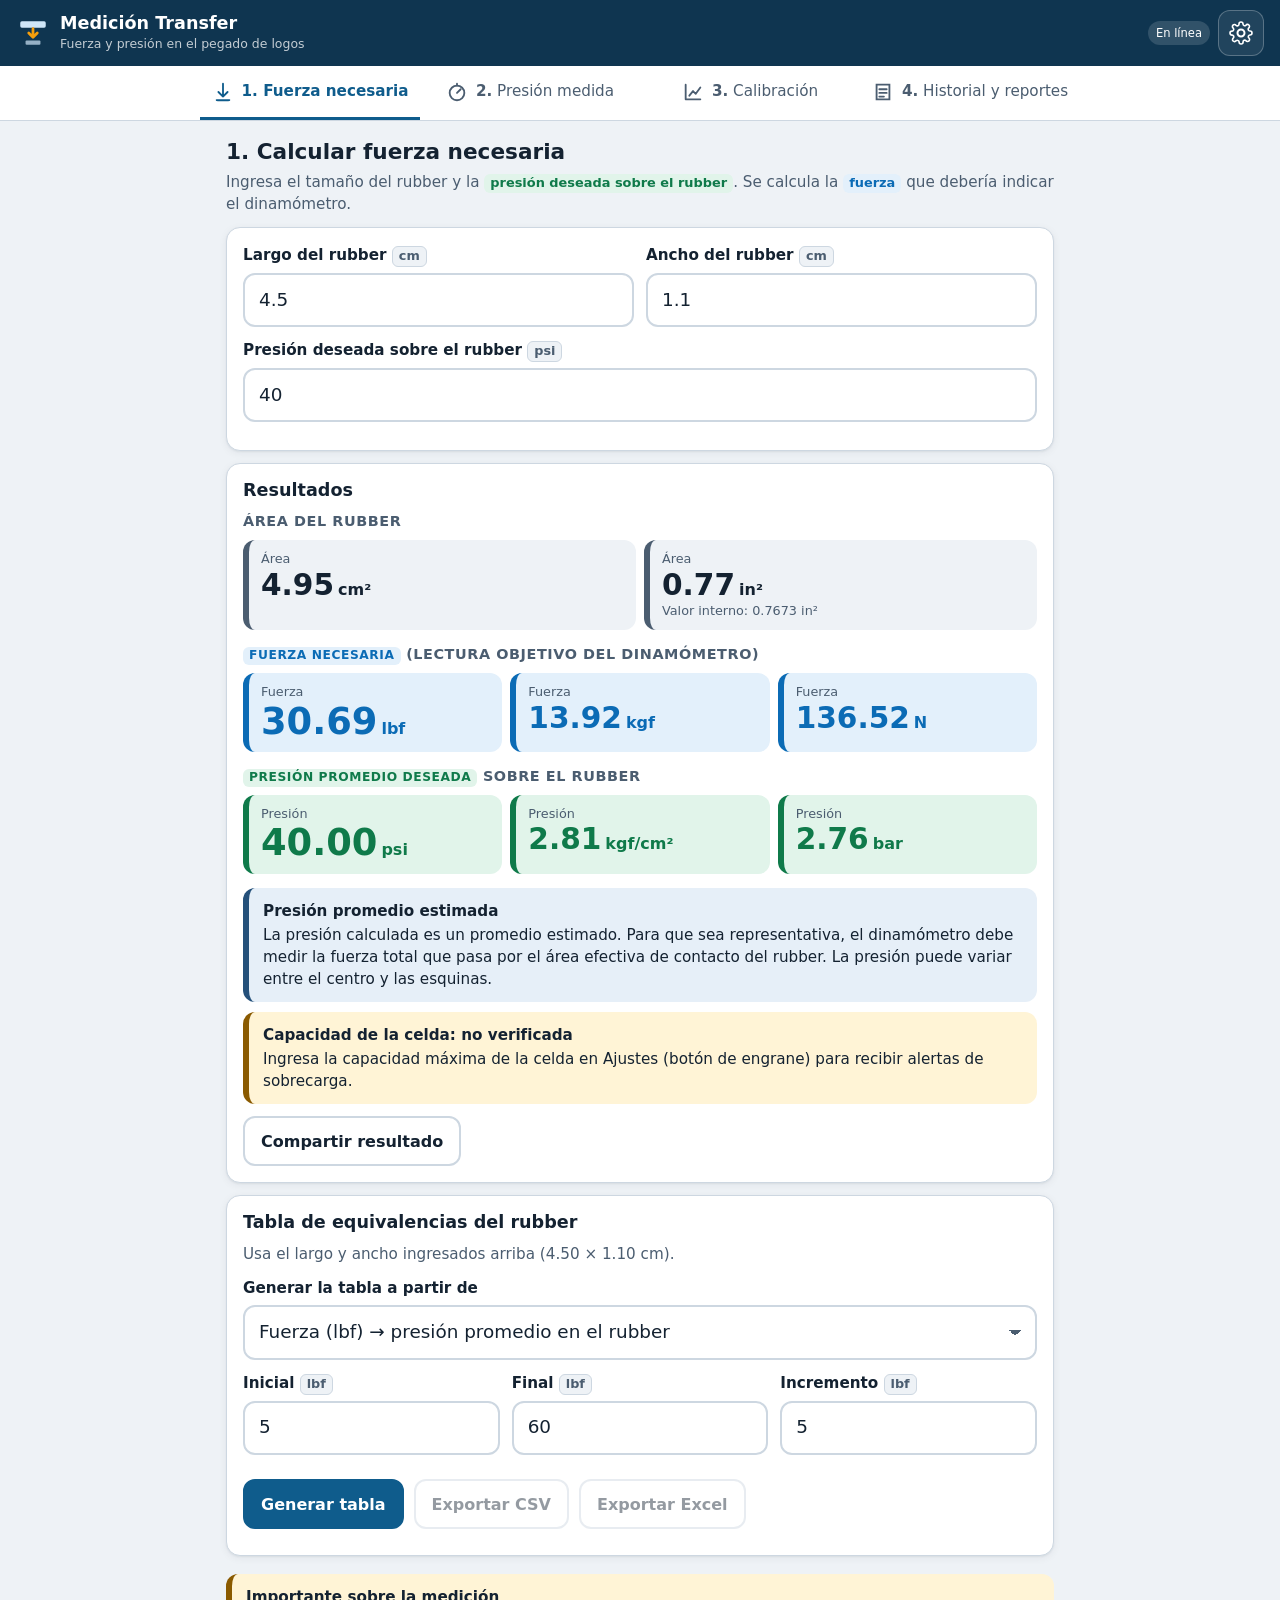
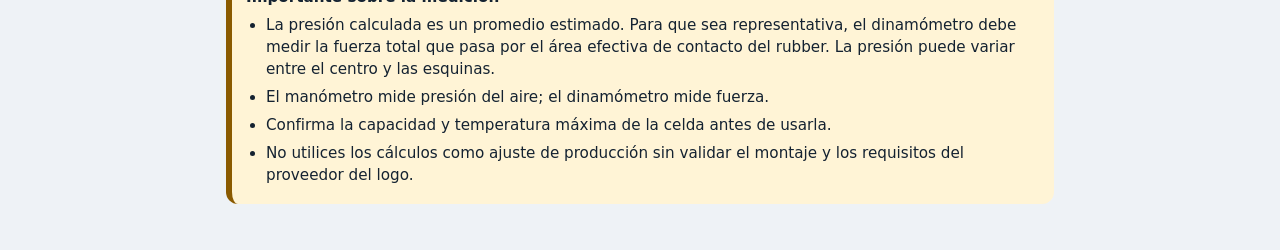
==== medicion-transfer/index.html @ c1fde18c "Add files via upload" ====
<!DOCTYPE html>
<html lang="es">
<head>
  <meta charset="UTF-8">
  <meta name="viewport" content="width=device-width, initial-scale=1, viewport-fit=cover">
  <meta name="description" content="Cálculo de fuerza y presión para el pegado de logos en máquinas transfer neumáticas.">
  <meta name="theme-color" content="#0f3550">
  <meta name="apple-mobile-web-app-capable" content="yes">
  <meta name="mobile-web-app-capable" content="yes">
  <meta name="apple-mobile-web-app-status-bar-style" content="black-translucent">
  <meta name="apple-mobile-web-app-title" content="Transfer">
  <title>Medición Transfer</title>
  <link rel="manifest" href="manifest.webmanifest">
  <link rel="icon" type="image/png" sizes="192x192" href="icons/icon-192.png">
  <link rel="apple-touch-icon" href="icons/apple-touch-icon.png">
  <link rel="stylesheet" href="css/styles.css">
</head>
<body>
  <header class="barra">
    <div class="barra-titulo">
      <svg class="logo" viewBox="0 0 32 32" aria-hidden="true"><rect x="4" y="5" width="24" height="6" rx="1.5" fill="currentColor"/><path d="M16 12v8m-4-4 4 4 4-4" stroke="#f59e0b" stroke-width="2.6" fill="none" stroke-linecap="round" stroke-linejoin="round"/><rect x="9" y="23" width="14" height="4" rx="1" fill="currentColor" opacity=".7"/></svg>
      <div>
        <h1>Medición Transfer</h1>
        <p class="sub">Fuerza y presión en el pegado de logos</p>
      </div>
    </div>
    <div class="barra-acciones">
      <span id="estado-red" class="pill" role="status"></span>
      <button id="btn-ajustes" class="btn-icono" type="button" aria-label="Ajustes: celda de carga e instalación">
        <svg viewBox="0 0 24 24" aria-hidden="true"><path d="M12 15.5a3.5 3.5 0 1 0 0-7 3.5 3.5 0 0 0 0 7Z" fill="none" stroke="currentColor" stroke-width="2"/><path d="M19.4 15a1.7 1.7 0 0 0 .3 1.8l.1.1a2 2 0 1 1-2.8 2.8l-.1-.1a1.7 1.7 0 0 0-1.8-.3 1.7 1.7 0 0 0-1 1.5V21a2 2 0 1 1-4 0v-.1a1.7 1.7 0 0 0-1.1-1.5 1.7 1.7 0 0 0-1.8.3l-.1.1a2 2 0 1 1-2.8-2.8l.1-.1a1.7 1.7 0 0 0 .3-1.8 1.7 1.7 0 0 0-1.5-1H3a2 2 0 1 1 0-4h.1a1.7 1.7 0 0 0 1.5-1.1 1.7 1.7 0 0 0-.3-1.8l-.1-.1a2 2 0 1 1 2.8-2.8l.1.1a1.7 1.7 0 0 0 1.8.3H9a1.7 1.7 0 0 0 1-1.5V3a2 2 0 1 1 4 0v.1a1.7 1.7 0 0 0 1 1.5 1.7 1.7 0 0 0 1.8-.3l.1-.1a2 2 0 1 1 2.8 2.8l-.1.1a1.7 1.7 0 0 0-.3 1.8V9a1.7 1.7 0 0 0 1.5 1H21a2 2 0 1 1 0 4h-.1a1.7 1.7 0 0 0-1.5 1Z" fill="none" stroke="currentColor" stroke-width="1.6"/></svg>
      </button>
    </div>
  </header>

  <!-- Navegación: abajo en celular, arriba en computadora -->
  <nav class="nav" aria-label="Secciones">
    <button class="nav-btn" data-vista="v-fuerza" type="button">
      <svg viewBox="0 0 24 24" aria-hidden="true"><path d="M12 3v14m-5-5 5 5 5-5M5 21h14" fill="none" stroke="currentColor" stroke-width="2" stroke-linecap="round" stroke-linejoin="round"/></svg>
      <span><b>1.</b> Fuerza necesaria</span>
    </button>
    <button class="nav-btn" data-vista="v-presion" type="button">
      <svg viewBox="0 0 24 24" aria-hidden="true"><circle cx="12" cy="13" r="8" fill="none" stroke="currentColor" stroke-width="2"/><path d="M12 13l4-4M12 3v2" fill="none" stroke="currentColor" stroke-width="2" stroke-linecap="round"/></svg>
      <span><b>2.</b> Presión medida</span>
    </button>
    <button class="nav-btn" data-vista="v-calibracion" type="button">
      <svg viewBox="0 0 24 24" aria-hidden="true"><path d="M4 20V4m0 16h16M8 16l4-5 3 3 5-7" fill="none" stroke="currentColor" stroke-width="2" stroke-linecap="round" stroke-linejoin="round"/></svg>
      <span><b>3.</b> Calibración</span>
    </button>
    <button class="nav-btn" data-vista="v-historial" type="button">
      <svg viewBox="0 0 24 24" aria-hidden="true"><path d="M5 4h14v16H5zM8 9h8M8 13h8M8 17h5" fill="none" stroke="currentColor" stroke-width="2" stroke-linecap="round"/></svg>
      <span><b>4.</b> Historial y reportes</span>
    </button>
  </nav>

  <main id="contenido">

    <!-- ================= 1. FUERZA NECESARIA ================= -->
    <section id="v-fuerza" class="vista" aria-labelledby="t-fuerza">
      <h2 id="t-fuerza">1. Calcular fuerza necesaria</h2>
      <p class="ayuda">Ingresa el tamaño del rubber y la <span class="tag tag-presion">presión deseada sobre el rubber</span>. Se calcula la <span class="tag tag-fuerza">fuerza</span> que debería indicar el dinamómetro.</p>

      <div class="card">
        <div class="fila-2">
          <div class="campo">
            <label for="f-largo">Largo del rubber <span class="u">cm</span></label>
            <input id="f-largo" type="text" inputmode="decimal" autocomplete="off" data-req="pos" placeholder="Ej. 4.5">
            <p class="error" aria-live="polite"></p>
          </div>
          <div class="campo">
            <label for="f-ancho">Ancho del rubber <span class="u">cm</span></label>
            <input id="f-ancho" type="text" inputmode="decimal" autocomplete="off" data-req="pos" placeholder="Ej. 1.1">
            <p class="error" aria-live="polite"></p>
          </div>
        </div>
        <div class="campo">
          <label for="f-psi">Presión deseada sobre el rubber <span class="u">psi</span></label>
          <input id="f-psi" type="text" inputmode="decimal" autocomplete="off" data-req="pos" placeholder="Ej. 40">
          <p class="error" aria-live="polite"></p>
        </div>
      </div>

      <div class="card resultados" aria-live="polite">
        <h3>Resultados</h3>
        <div id="f-resultados"></div>
        <div id="f-capacidad"></div>
        <div class="acciones">
          <button type="button" class="btn" id="f-compartir">Compartir resultado</button>
        </div>
      </div>

      <div class="card" id="tabla-equivalencias">
        <h3>Tabla de equivalencias del rubber</h3>
        <p class="ayuda">Usa el largo y ancho ingresados arriba (<span id="eq-rubber">—</span>).</p>
        <div class="campo">
          <label for="eq-modo">Generar la tabla a partir de</label>
          <select id="eq-modo">
            <option value="lbf">Fuerza (lbf) → presión promedio en el rubber</option>
            <option value="psi">Presión deseada (psi) → fuerza necesaria</option>
          </select>
        </div>
        <div class="fila-3">
          <div class="campo">
            <label for="eq-inicio">Inicial <span class="u eq-u">lbf</span></label>
            <input id="eq-inicio" type="text" inputmode="decimal" autocomplete="off" data-req="cero">
            <p class="error"></p>
          </div>
          <div class="campo">
            <label for="eq-fin">Final <span class="u eq-u">lbf</span></label>
            <input id="eq-fin" type="text" inputmode="decimal" autocomplete="off" data-req="pos">
            <p class="error"></p>
          </div>
          <div class="campo">
            <label for="eq-paso">Incremento <span class="u eq-u">lbf</span></label>
            <input id="eq-paso" type="text" inputmode="decimal" autocomplete="off" data-req="pos">
            <p class="error"></p>
          </div>
        </div>
        <div class="acciones">
          <button type="button" class="btn btn-primario" id="eq-generar">Generar tabla</button>
          <button type="button" class="btn" id="eq-csv" disabled>Exportar CSV</button>
          <button type="button" class="btn" id="eq-xlsx" disabled>Exportar Excel</button>
        </div>
        <p id="eq-msg" class="msg" role="status"></p>
        <div class="tabla-scroll" id="eq-tabla"></div>
      </div>

      <div class="avisos" data-avisos></div>
    </section>

    <!-- ================= 2. PRESIÓN MEDIDA ================= -->
    <section id="v-presion" class="vista" aria-labelledby="t-presion" hidden>
      <h2 id="t-presion">2. Calcular presión medida</h2>
      <p class="ayuda">Ingresa la <span class="tag tag-fuerza">fuerza estable del dinamómetro</span> para estimar la <span class="tag tag-presion">presión promedio sobre el rubber</span>. Esto no es la presión del aire del manómetro.</p>

      <div class="card">
        <div class="fila-2">
          <div class="campo">
            <label for="p-largo">Largo del rubber <span class="u">cm</span></label>
            <input id="p-largo" type="text" inputmode="decimal" autocomplete="off" data-req="pos">
            <p class="error"></p>
          </div>
          <div class="campo">
            <label for="p-ancho">Ancho del rubber <span class="u">cm</span></label>
            <input id="p-ancho" type="text" inputmode="decimal" autocomplete="off" data-req="pos">
            <p class="error"></p>
          </div>
        </div>
        <div class="fila-2 fila-valor-unidad">
          <div class="campo">
            <label for="p-lectura">Lectura del dinamómetro</label>
            <input id="p-lectura" type="text" inputmode="decimal" autocomplete="off" data-req="pos" placeholder="Ej. 30.7">
            <p class="error"></p>
          </div>
          <div class="campo">
            <label for="p-unidad">Unidad</label>
            <select id="p-unidad">
              <option value="lbf">lbf</option>
              <option value="kgf">kgf</option>
              <option value="N">N</option>
            </select>
          </div>
        </div>
      </div>

      <div class="card resultados" aria-live="polite">
        <h3>Resultados para el rubber</h3>
        <div id="p-resultados"></div>
        <div id="p-capacidad"></div>
        <div class="acciones">
          <button type="button" class="btn" id="p-compartir">Compartir resultado</button>
          <button type="button" class="btn btn-primario" id="p-a-registro">Usar en registro de calibración</button>
        </div>
      </div>

      <div class="card">
        <h3>Plancha <span class="opcional">(opcional)</span></h3>
        <p class="ayuda">El área de la plancha se muestra como referencia. La presión sobre la plancha solo se calcula si confirmas que la fuerza medida corresponde a toda la fuerza aplicada sobre la plancha completa. En producción normalmente no toda la plancha está en contacto.</p>
        <div class="fila-2">
          <div class="campo">
            <label for="pl-largo">Largo de la plancha <span class="u">cm</span></label>
            <input id="pl-largo" type="text" inputmode="decimal" autocomplete="off" data-req="pos-opc" placeholder="Ej. 30">
            <p class="error"></p>
          </div>
          <div class="campo">
            <label for="pl-ancho">Ancho de la plancha <span class="u">cm</span></label>
            <input id="pl-ancho" type="text" inputmode="decimal" autocomplete="off" data-req="pos-opc" placeholder="Ej. 20">
            <p class="error"></p>
          </div>
        </div>
        <label class="check">
          <input type="checkbox" id="pl-total">
          <span>La fuerza medida corresponde a <b>toda</b> la fuerza aplicada sobre la plancha completa</span>
        </label>
        <div id="pl-resultados" aria-live="polite"></div>
      </div>

      <div class="avisos" data-avisos></div>
    </section>

    <!-- ================= 3. CALIBRACIÓN ================= -->
    <section id="v-calibracion" class="vista" aria-labelledby="t-calibracion" hidden>
      <h2 id="t-calibracion">3. Calibración de máquinas</h2>
      <p class="ayuda">Registra pruebas con diferentes ajustes del <span class="tag tag-aire">manómetro (aire)</span> y anota la <span class="tag tag-fuerza">fuerza del dinamómetro</span>. La app calcula la <span class="tag tag-presion">presión promedio sobre el rubber</span>.</p>

      <form class="card" id="form-registro" novalidate>
        <h3 id="reg-titulo">Nueva prueba</h3>
        <div class="fila-2">
          <div class="campo">
            <label for="c-maquina">Máquina (número o nombre)</label>
            <input id="c-maquina" type="text" list="lista-maquinas" autocomplete="off" maxlength="60" placeholder="Ej. Transfer 3">
            <datalist id="lista-maquinas"></datalist>
            <p class="error"></p>
          </div>
          <div class="campo">
            <label for="c-fecha">Fecha</label>
            <input id="c-fecha" type="date">
            <p class="error"></p>
          </div>
        </div>
        <div class="campo">
          <label for="c-montaje">Montaje / herramental <span class="opcional">(identifica rubber, base, posición)</span></label>
          <input id="c-montaje" type="text" list="lista-montajes" autocomplete="off" maxlength="80" placeholder="Ej. Rubber pecho izq. base A">
          <datalist id="lista-montajes"></datalist>
        </div>
        <div class="fila-2">
          <div class="campo">
            <label for="c-largo">Largo del rubber <span class="u">cm</span></label>
            <input id="c-largo" type="text" inputmode="decimal" autocomplete="off" data-req="pos">
            <p class="error"></p>
          </div>
          <div class="campo">
            <label for="c-ancho">Ancho del rubber <span class="u">cm</span></label>
            <input id="c-ancho" type="text" inputmode="decimal" autocomplete="off" data-req="pos">
            <p class="error"></p>
          </div>
        </div>
        <div class="fila-2 fila-valor-unidad">
          <div class="campo">
            <label for="c-man"><span class="tag tag-aire">Aire</span> Presión del manómetro</label>
            <input id="c-man" type="text" inputmode="decimal" autocomplete="off" data-req="pos">
            <p class="error"></p>
          </div>
          <div class="campo">
            <label for="c-man-u">Unidad</label>
            <select id="c-man-u">
              <option value="psi">psi</option>
              <option value="bar">bar</option>
              <option value="kgfcm2">kgf/cm²</option>
            </select>
          </div>
        </div>
        <div class="fila-2 fila-valor-unidad">
          <div class="campo">
            <label for="c-fuerza"><span class="tag tag-fuerza">Fuerza</span> Lectura estable del dinamómetro</label>
            <input id="c-fuerza" type="text" inputmode="decimal" autocomplete="off" data-req="pos">
            <p class="error"></p>
          </div>
          <div class="campo">
            <label for="c-fuerza-u">Unidad</label>
            <select id="c-fuerza-u">
              <option value="lbf">lbf</option>
              <option value="kgf">kgf</option>
              <option value="N">N</option>
            </select>
          </div>
        </div>
        <div id="c-preview" class="preview" aria-live="polite"></div>
        <div class="fila-2 fila-valor-unidad">
          <div class="campo">
            <label for="c-temp">Temperatura <span class="opcional">(opcional)</span></label>
            <input id="c-temp" type="text" inputmode="decimal" autocomplete="off" data-req="num-opc">
            <p class="error"></p>
          </div>
          <div class="campo">
            <label for="c-temp-u">Unidad</label>
            <select id="c-temp-u">
              <option value="°C">°C</option>
              <option value="°F">°F</option>
            </select>
          </div>
        </div>
        <div class="campo">
          <label for="c-tiempo">Tiempo de aplicación <span class="u">s</span> <span class="opcional">(opcional)</span></label>
          <input id="c-tiempo" type="text" inputmode="decimal" autocomplete="off" data-req="pos-opc">
          <p class="error"></p>
        </div>
        <div class="campo">
          <label for="c-obs">Observaciones <span class="opcional">(opcional)</span></label>
          <textarea id="c-obs" rows="3" maxlength="500"></textarea>
        </div>
        <div class="acciones">
          <button type="submit" class="btn btn-primario btn-grande" id="c-guardar">Guardar prueba</button>
          <button type="button" class="btn" id="c-cancelar" hidden>Cancelar edición</button>
          <button type="button" class="btn" id="c-limpiar">Limpiar</button>
        </div>
        <p id="c-msg" class="msg" role="status"></p>
      </form>

      <div class="card">
        <h3>Gráfica de calibración</h3>
        <div class="campo">
          <label for="g-grupo">Máquina · rubber · montaje</label>
          <select id="g-grupo"></select>
        </div>
        <div id="g-graficas"></div>
        <div class="tabla-scroll" id="g-tabla"></div>
      </div>

      <div class="card">
        <h3>Ajuste aproximado del manómetro</h3>
        <p class="ayuda">Solo se estima con mediciones de la máquina, rubber y montaje seleccionados arriba. No existe una conversión directa entre la presión del aire y la presión sobre el logo.</p>
        <div class="campo">
          <label for="s-psi">Presión deseada sobre el rubber <span class="u">psi</span></label>
          <input id="s-psi" type="text" inputmode="decimal" autocomplete="off" data-req="pos">
          <p class="error"></p>
        </div>
        <div id="s-resultado" aria-live="polite"></div>
      </div>

      <div class="avisos" data-avisos></div>
    </section>

    <!-- ================= 4. HISTORIAL Y REPORTES ================= -->
    <section id="v-historial" class="vista" aria-labelledby="t-historial" hidden>
      <h2 id="t-historial">4. Historial y reportes</h2>

      <div class="aviso aviso-info">
        <b>Datos guardados solo en este dispositivo.</b> Los registros se guardan en el navegador de este teléfono o computadora. No se sincronizan entre dispositivos y se pueden perder si se borran los datos del navegador o se desinstala la app. Exporta o haz respaldos con frecuencia.
      </div>

      <div class="card">
        <div class="fila-2">
          <div class="campo">
            <label for="h-maquina">Filtrar por máquina</label>
            <select id="h-maquina"></select>
          </div>
          <div class="campo">
            <label for="h-buscar">Buscar</label>
            <input id="h-buscar" type="search" placeholder="Montaje, observaciones…">
          </div>
        </div>
        <p id="h-conteo" class="msg"></p>
        <div class="tabla-scroll" id="h-tabla"></div>
      </div>

      <div class="card">
        <h3>Exportar y compartir</h3>
        <p class="ayuda">Se exportan los registros visibles con el filtro actual.</p>
        <div class="acciones acciones-grid">
          <button type="button" class="btn" id="h-xlsx">Excel (.xlsx)</button>
          <button type="button" class="btn" id="h-csv">CSV</button>
          <button type="button" class="btn" id="h-pdf">Imprimir / PDF</button>
          <button type="button" class="btn btn-primario" id="h-compartir">Compartir Excel</button>
        </div>
      </div>

      <div class="card">
        <h3>Tablas de equivalencias por rubber</h3>
        <div id="h-rubbers"></div>
      </div>

      <div class="card">
        <h3>Respaldo</h3>
        <p class="ayuda">El respaldo (.json) permite pasar los registros a otro dispositivo o recuperarlos.</p>
        <div class="acciones acciones-grid">
          <button type="button" class="btn" id="h-respaldo">Descargar respaldo</button>
          <label class="btn" for="h-importar" tabindex="0">Importar respaldo</label>
          <input type="file" id="h-importar" accept=".json,application/json" hidden>
          <button type="button" class="btn btn-peligro" id="h-borrar">Borrar todos</button>
        </div>
      </div>

      <div class="avisos" data-avisos></div>
    </section>
  </main>

  <!-- Reporte para imprimir / guardar como PDF -->
  <section id="reporte" aria-hidden="true"></section>

  <!-- Ajustes -->
  <dialog id="dlg-ajustes" aria-labelledby="t-ajustes">
    <form method="dialog" class="dlg-cuerpo">
      <h2 id="t-ajustes">Ajustes</h2>
      <h3>Capacidad de la celda de carga</h3>
      <p class="ayuda">Consulta la capacidad máxima y la temperatura máxima en la hoja de datos de la celda. Si dejas vacío, la capacidad se mostrará como <b>no verificada</b>.</p>
      <div class="fila-2 fila-valor-unidad">
        <div class="campo">
          <label for="a-cap">Capacidad máxima</label>
          <input id="a-cap" type="text" inputmode="decimal" autocomplete="off" data-req="pos-opc" placeholder="Ej. 100">
          <p class="error"></p>
        </div>
        <div class="campo">
          <label for="a-cap-u">Unidad</label>
          <select id="a-cap-u">
            <option value="lbf">lbf</option>
            <option value="kgf">kgf</option>
            <option value="N">N</option>
          </select>
        </div>
      </div>
      <p id="a-cap-estado" class="msg"></p>

      <h3>Instalar en el celular</h3>
      <div id="a-instalar"></div>
      <ul class="lista">
        <li><b>Android (Chrome):</b> menú ⋮ → <i>Agregar a pantalla principal</i> o <i>Instalar app</i>.</li>
        <li><b>iPhone (Safari):</b> botón Compartir → <i>Agregar a pantalla de inicio</i>.</li>
      </ul>

      <h3>Sin conexión</h3>
      <p class="ayuda" id="a-offline"></p>

      <div class="acciones">
        <button type="button" class="btn btn-primario btn-grande" id="a-guardar">Guardar y cerrar</button>
        <button value="cancel" class="btn">Cerrar</button>
      </div>
      <p class="version">Versión <span id="a-version"></span></p>
    </form>
  </dialog>

  <div id="toast" class="toast" role="status" aria-live="polite" hidden></div>

  <noscript><p class="aviso aviso-peligro">Esta aplicación necesita JavaScript activado.</p></noscript>

  <script src="js/calculos.js"></script>
  <script src="js/xlsx-mini.js"></script>
  <script src="js/app.js"></script>
</body>
</html>
---- medicion-transfer/css/styles.css ----
/* ===== Medición Transfer — estilos (mobile-first) ===== */
:root {
  --bg: #eef2f6;
  --card: #ffffff;
  --texto: #142231;
  --texto-2: #4b5d70;
  --borde: #cdd7e1;
  --primario: #0f5c8c;
  --primario-txt: #ffffff;
  --barra: #0f3550;
  --foco: #f59e0b;
  /* Colores que distinguen las tres magnitudes */
  --aire: #6d4bb3;      --aire-bg: #efe9fb;
  --fuerza: #0b6bb5;    --fuerza-bg: #e3f0fb;
  --presion: #0f7a4a;   --presion-bg: #e1f4ea;
  --peligro: #b42318;   --peligro-bg: #fde7e5;
  --alerta: #8a5a00;    --alerta-bg: #fff4d6;
  --info: #24507a;      --info-bg: #e6eff8;
  --radio: 14px;
  --nav-h: 68px;
  --sombra: 0 1px 2px rgba(16, 34, 52, .06), 0 2px 8px rgba(16, 34, 52, .06);
}
@media (prefers-color-scheme: dark) {
  :root {
    --bg: #0d151d; --card: #16212c; --texto: #e7eef5; --texto-2: #a6b6c6; --borde: #2c3b4a;
    --primario: #3b9be0; --primario-txt: #06131f; --barra: #0a1a27;
    --aire: #b9a0f0; --aire-bg: #2b2342;
    --fuerza: #7cc0f5; --fuerza-bg: #12304a;
    --presion: #6fd6a2; --presion-bg: #123826;
    --peligro: #ff8a80; --peligro-bg: #3d1714;
    --alerta: #ffd27a; --alerta-bg: #3a2d0c;
    --info: #9cc6ef; --info-bg: #142c43;
    --sombra: none;
  }
}

* { box-sizing: border-box; }
html { -webkit-text-size-adjust: 100%; }
body {
  margin: 0; background: var(--bg); color: var(--texto);
  font-family: system-ui, -apple-system, "Segoe UI", Roboto, Arial, sans-serif;
  font-size: 17px; line-height: 1.45;
  padding-bottom: calc(var(--nav-h) + env(safe-area-inset-bottom) + 16px);
}
h1, h2, h3 { line-height: 1.2; margin: 0; }
h2 { font-size: 1.35rem; margin: 6px 0 6px; }
h3 { font-size: 1.1rem; margin-bottom: 10px; }
button, input, select, textarea { font: inherit; color: inherit; }
:focus-visible { outline: 3px solid var(--foco); outline-offset: 2px; }

/* ----- Barra superior ----- */
.barra {
  position: sticky; top: 0; z-index: 20;
  display: flex; align-items: center; justify-content: space-between; gap: 8px;
  background: var(--barra); color: #fff;
  padding: calc(10px + env(safe-area-inset-top)) 16px 10px;
}
.barra-titulo { display: flex; align-items: center; gap: 10px; min-width: 0; }
.logo { width: 34px; height: 34px; color: #cfe6f7; flex: none; }
.barra h1 { font-size: 1.1rem; }
.barra .sub { margin: 0; font-size: .78rem; opacity: .75; white-space: nowrap; overflow: hidden; text-overflow: ellipsis; }
.barra-acciones { display: flex; align-items: center; gap: 8px; }
.btn-icono {
  width: 46px; height: 46px; border-radius: 12px; border: 1px solid rgba(255,255,255,.25);
  background: rgba(255,255,255,.08); color: #fff; display: grid; place-items: center; cursor: pointer;
}
.btn-icono svg { width: 24px; height: 24px; }
.pill { font-size: .72rem; padding: 4px 8px; border-radius: 999px; background: rgba(255,255,255,.14); white-space: nowrap; }
.pill.offline { background: #f59e0b; color: #1d1300; font-weight: 600; }

/* ----- Navegación ----- */
.nav {
  position: fixed; left: 0; right: 0; bottom: 0; z-index: 30;
  display: grid; grid-template-columns: repeat(4, 1fr);
  background: var(--card); border-top: 1px solid var(--borde);
  padding-bottom: env(safe-area-inset-bottom);
  box-shadow: 0 -2px 10px rgba(0,0,0,.08);
}
.nav-btn {
  min-height: var(--nav-h); border: 0; background: none; cursor: pointer;
  display: flex; flex-direction: column; align-items: center; justify-content: center; gap: 3px;
  font-size: .72rem; color: var(--texto-2); padding: 6px 2px; line-height: 1.1; text-align: center;
}
.nav-btn svg { width: 26px; height: 26px; }
.nav-btn b { display: none; }
.nav-btn[aria-current="page"] { color: var(--primario); font-weight: 700; }
.nav-btn[aria-current="page"] svg { background: var(--fuerza-bg); border-radius: 10px; padding: 2px; width: 34px; }

/* ----- Contenido ----- */
main { max-width: 860px; margin: 0 auto; padding: 12px 16px; }
.vista[hidden] { display: none; }
.ayuda { color: var(--texto-2); font-size: .95rem; margin: 4px 0 12px; }
.opcional { color: var(--texto-2); font-weight: 400; font-size: .85em; }
.card {
  background: var(--card); border: 1px solid var(--borde); border-radius: var(--radio);
  padding: 16px; margin: 12px 0; box-shadow: var(--sombra);
}

/* ----- Campos ----- */
.campo { margin-bottom: 12px; min-width: 0; }
.campo label { display: block; font-weight: 600; margin-bottom: 6px; font-size: .95rem; }
.u { display: inline-block; background: var(--bg); border: 1px solid var(--borde); border-radius: 6px; padding: 0 6px; font-size: .8rem; font-weight: 700; color: var(--texto-2); }
input[type="text"], input[type="date"], input[type="search"], select, textarea {
  width: 100%; min-height: 54px; padding: 12px 14px; font-size: 1.15rem;
  border: 2px solid var(--borde); border-radius: 12px; background: var(--card);
  appearance: none; -webkit-appearance: none;
}
select {
  background-image: linear-gradient(45deg, transparent 50%, var(--texto-2) 50%), linear-gradient(135deg, var(--texto-2) 50%, transparent 50%);
  background-position: calc(100% - 20px) 50%, calc(100% - 14px) 50%;
  background-size: 6px 6px; background-repeat: no-repeat; padding-right: 36px;
}
textarea { min-height: 90px; font-size: 1rem; resize: vertical; }
input:focus, select:focus, textarea:focus { border-color: var(--primario); outline: none; box-shadow: 0 0 0 3px color-mix(in srgb, var(--primario) 25%, transparent); }
.campo.invalido input { border-color: var(--peligro); background: var(--peligro-bg); }
.error { color: var(--peligro); font-size: .88rem; margin: 4px 0 0; min-height: 0; font-weight: 600; }
.error:empty { display: none; }
.fila-2, .fila-3 { display: grid; gap: 0 12px; grid-template-columns: 1fr 1fr; }
.fila-3 { grid-template-columns: 1fr 1fr 1fr; }
.fila-valor-unidad { grid-template-columns: 1.6fr 1fr; }
.check { display: flex; gap: 12px; align-items: flex-start; padding: 12px; border: 2px dashed var(--borde); border-radius: 12px; cursor: pointer; margin: 4px 0 12px; }
.check input { width: 28px; height: 28px; flex: none; margin: 0; accent-color: var(--primario); }

/* ----- Botones ----- */
.acciones { display: flex; flex-wrap: wrap; gap: 10px; margin-top: 12px; }
.acciones-grid { display: grid; grid-template-columns: 1fr 1fr; }
.btn {
  min-height: 50px; padding: 10px 16px; border-radius: 12px; cursor: pointer;
  border: 2px solid var(--borde); background: var(--card); font-weight: 600; font-size: 1rem;
  display: inline-flex; align-items: center; justify-content: center; text-align: center;
}
.btn:active { transform: scale(.98); }
.btn:disabled { opacity: .45; cursor: not-allowed; }
.btn-primario { background: var(--primario); color: var(--primario-txt); border-color: var(--primario); }
.btn-peligro { color: var(--peligro); border-color: var(--peligro); }
.btn-grande { flex: 1 1 100%; min-height: 58px; font-size: 1.1rem; }
.btn-chico { min-height: 40px; padding: 6px 10px; font-size: .9rem; }

/* ----- Etiquetas de magnitud ----- */
.tag { display: inline-block; border-radius: 6px; padding: 0 6px; font-weight: 700; font-size: .85em; }
.tag-aire { background: var(--aire-bg); color: var(--aire); }
.tag-fuerza { background: var(--fuerza-bg); color: var(--fuerza); }
.tag-presion { background: var(--presion-bg); color: var(--presion); }

/* ----- Resultados ----- */
.grupo-res { margin-bottom: 14px; }
.grupo-res h4 { margin: 0 0 8px; font-size: .9rem; text-transform: uppercase; letter-spacing: .04em; color: var(--texto-2); }
.res-grid { display: grid; grid-template-columns: repeat(auto-fit, minmax(130px, 1fr)); gap: 8px; }
.res {
  border-radius: 12px; padding: 10px 12px; border-left: 6px solid var(--borde); background: var(--bg);
}
.res .val { font-size: 1.85rem; font-weight: 800; line-height: 1.1; font-variant-numeric: tabular-nums; word-break: break-word; }
.res .uni { font-size: 1rem; font-weight: 700; margin-left: 4px; }
.res .det { font-size: .8rem; color: var(--texto-2); }
.res.principal .val { font-size: 2.3rem; }
.res.fuerza { border-left-color: var(--fuerza); background: var(--fuerza-bg); }
.res.fuerza .val, .res.fuerza .uni { color: var(--fuerza); }
.res.presion { border-left-color: var(--presion); background: var(--presion-bg); }
.res.presion .val, .res.presion .uni { color: var(--presion); }
.res.aire { border-left-color: var(--aire); background: var(--aire-bg); }
.res.aire .val, .res.aire .uni { color: var(--aire); }
.res.area { border-left-color: var(--texto-2); }
.vacio { color: var(--texto-2); font-style: italic; padding: 8px 0; }
.preview { margin: 4px 0 14px; }

/* ----- Avisos ----- */
.aviso { border-radius: 12px; padding: 12px 14px; margin: 10px 0; font-size: .95rem; border-left: 6px solid; }
.aviso-info { background: var(--info-bg); border-color: var(--info); color: var(--texto); }
.aviso-alerta { background: var(--alerta-bg); border-color: var(--alerta); color: var(--texto); }
.aviso-peligro { background: var(--peligro-bg); border-color: var(--peligro); color: var(--texto); }
.aviso-ok { background: var(--presion-bg); border-color: var(--presion); color: var(--texto); }
.aviso b:first-child { display: block; margin-bottom: 2px; }
.avisos { margin-top: 18px; }
.avisos ul { margin: 6px 0 0; padding-left: 20px; }
.avisos li { margin-bottom: 6px; }
.estimacion { border: 3px dashed var(--alerta); border-radius: 14px; padding: 14px; background: var(--alerta-bg); }
.estimacion .etiqueta { display: inline-block; background: var(--alerta); color: var(--card); font-weight: 800; font-size: .78rem; padding: 2px 8px; border-radius: 6px; letter-spacing: .05em; }
.msg { font-size: .92rem; color: var(--texto-2); margin: 8px 0 0; }
.msg.ok { color: var(--presion); font-weight: 600; }
.msg.err { color: var(--peligro); font-weight: 600; }

/* ----- Tablas ----- */
.tabla-scroll { overflow-x: auto; -webkit-overflow-scrolling: touch; margin-top: 10px; border-radius: 10px; }
table { border-collapse: collapse; width: 100%; font-size: .95rem; font-variant-numeric: tabular-nums; }
th, td { padding: 9px 10px; border-bottom: 1px solid var(--borde); text-align: right; white-space: nowrap; }
th { background: var(--bg); font-size: .8rem; text-transform: uppercase; letter-spacing: .03em; color: var(--texto-2); position: sticky; top: 0; }
td.txt, th.txt { text-align: left; }
td.obs { white-space: normal; min-width: 160px; max-width: 260px; text-align: left; }
tbody tr:nth-child(even) td { background: color-mix(in srgb, var(--bg) 45%, transparent); }
th.c-fuerza { color: var(--fuerza); } th.c-presion { color: var(--presion); } th.c-aire { color: var(--aire); }
.acc-fila { display: flex; gap: 6px; justify-content: flex-end; }

/* Historial como tarjetas en celular */
.reg-lista { display: grid; gap: 10px; }
.reg {
  border: 1px solid var(--borde); border-radius: 12px; padding: 12px; background: var(--card);
}
.reg-cab { display: flex; justify-content: space-between; gap: 8px; align-items: baseline; flex-wrap: wrap; }
.reg-cab b { font-size: 1.05rem; }
.reg-cab span { color: var(--texto-2); font-size: .88rem; }
.reg-vals { display: grid; grid-template-columns: repeat(3, 1fr); gap: 6px; margin: 10px 0; }
.reg-vals div { border-radius: 8px; padding: 6px 8px; font-size: .78rem; }
.reg-vals strong { display: block; font-size: 1.05rem; font-variant-numeric: tabular-nums; }
.reg-meta { font-size: .85rem; color: var(--texto-2); }
.reg .acciones { margin-top: 8px; }
.reg .btn { min-height: 42px; flex: 1; }
.tabla-historial { display: none; }

/* ----- Gráficas ----- */
.grafica { margin: 10px 0 16px; }
.grafica h4 { margin: 0 0 4px; font-size: .95rem; }
.grafica svg { width: 100%; height: auto; display: block; background: var(--bg); border-radius: 10px; }
.grafica svg text { fill: var(--texto-2); font-size: 12px; font-family: inherit; }
.grafica .eje { stroke: var(--texto-2); stroke-width: 1; }
.grafica .rejilla { stroke: var(--borde); stroke-width: 1; }

/* ----- Diálogo ----- */
dialog {
  border: 0; border-radius: 18px; padding: 0; width: min(560px, calc(100vw - 24px));
  max-height: calc(100dvh - 24px); background: var(--card); color: var(--texto);
}
dialog::backdrop { background: rgba(5, 15, 25, .55); }
.dlg-cuerpo { padding: 20px; overflow-y: auto; }
.dlg-cuerpo h3 { margin-top: 18px; }
.lista { padding-left: 20px; margin: 6px 0; }
.version { color: var(--texto-2); font-size: .8rem; text-align: center; margin: 14px 0 0; }

/* ----- Toast ----- */
.toast {
  position: fixed; left: 50%; transform: translateX(-50%);
  bottom: calc(var(--nav-h) + env(safe-area-inset-bottom) + 14px); z-index: 50;
  background: #13293d; color: #fff; padding: 12px 18px; border-radius: 12px;
  max-width: calc(100vw - 32px); box-shadow: 0 6px 20px rgba(0,0,0,.25); font-weight: 600;
}
.toast.error { background: var(--peligro); }

/* ----- Pantallas pequeñas ----- */
@media (max-width: 380px) {
  .fila-3 { grid-template-columns: 1fr 1fr; }
  .res .val { font-size: 1.6rem; }
  .barra .sub { display: none; }
}

/* ----- Computadora / tableta ----- */
@media (min-width: 900px) {
  body { padding-bottom: 24px; }
  .nav {
    position: sticky; top: 64px; bottom: auto; z-index: 15; box-shadow: none;
    border-top: 0; border-bottom: 1px solid var(--borde); max-width: none;
    grid-template-columns: repeat(4, minmax(0, 220px)); justify-content: center;
  }
  .nav-btn { flex-direction: row; font-size: .95rem; min-height: 54px; gap: 8px; border-bottom: 3px solid transparent; }
  .nav-btn b { display: inline; }
  .nav-btn[aria-current="page"] { border-bottom-color: var(--primario); }
  .nav-btn svg { width: 22px; height: 22px; }
  .nav-btn[aria-current="page"] svg { width: 22px; padding: 0; background: none; }
  .toast { bottom: 24px; }
  .reg-lista { display: none; }
  .tabla-historial { display: block; }
  .acciones-grid { grid-template-columns: repeat(4, 1fr); }
}

/* ----- Impresión / PDF ----- */
#reporte { display: none; }
@media print {
  @page { size: A4 landscape; margin: 12mm; }
  body { background: #fff; color: #000; padding: 0; font-size: 11pt; }
  .barra, .nav, main, dialog, .toast { display: none !important; }
  #reporte { display: block; }
  #reporte h1 { font-size: 16pt; margin-bottom: 4pt; }
  #reporte h2 { font-size: 12pt; margin: 12pt 0 6pt; }
  #reporte table { font-size: 8.5pt; }
  #reporte th, #reporte td { padding: 3pt 4pt; border: 1px solid #999; white-space: normal; }
  #reporte th { background: #eee; color: #000; position: static; }
  #reporte .aviso { border: 1px solid #999; border-left: 4pt solid #555; background: #f6f6f6; page-break-inside: avoid; }
  #reporte .grafica { page-break-inside: avoid; max-width: 48%; display: inline-block; vertical-align: top; margin-right: 2%; }
  #reporte .grafica svg { background: #fff; border: 1px solid #ccc; }
  #reporte .grafica svg text { fill: #333; }
}
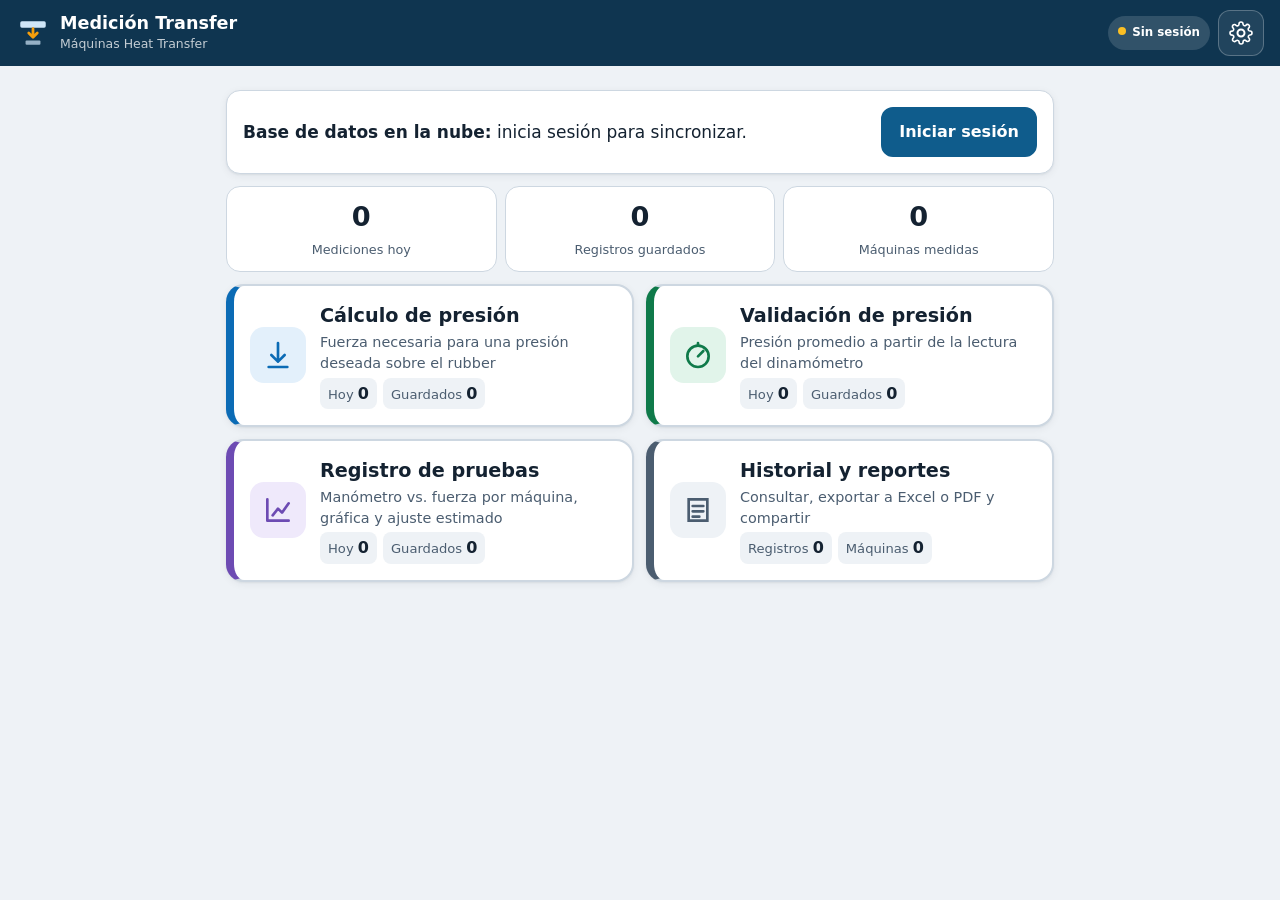
==== commit 72cb5ad0: "Medición Transfer v2: pantalla principal, guardar registros y versión 2.0.0" ====
--- a/medicion-transfer/index.html
+++ b/medicion-transfer/index.html
@@ -3,7 +3,7 @@
 <head>
   <meta charset="UTF-8">
   <meta name="viewport" content="width=device-width, initial-scale=1, viewport-fit=cover">
-  <meta name="description" content="Cálculo de fuerza y presión para el pegado de logos en máquinas transfer neumáticas.">
+  <meta name="description" content="Cálculo, validación y registro de presión para máquinas Heat Transfer.">
   <meta name="theme-color" content="#0f3550">
   <meta name="apple-mobile-web-app-capable" content="yes">
   <meta name="mobile-web-app-capable" content="yes">
@@ -18,142 +18,128 @@
 <body>
   <header class="barra">
     <div class="barra-titulo">
-      <svg class="logo" viewBox="0 0 32 32" aria-hidden="true"><rect x="4" y="5" width="24" height="6" rx="1.5" fill="currentColor"/><path d="M16 12v8m-4-4 4 4 4-4" stroke="#f59e0b" stroke-width="2.6" fill="none" stroke-linecap="round" stroke-linejoin="round"/><rect x="9" y="23" width="14" height="4" rx="1" fill="currentColor" opacity=".7"/></svg>
-      <div>
-        <h1>Medición Transfer</h1>
-        <p class="sub">Fuerza y presión en el pegado de logos</p>
+      <button id="btn-inicio" class="btn-icono" type="button" aria-label="Volver a la pantalla principal" hidden>
+        <svg viewBox="0 0 24 24" aria-hidden="true"><path d="M15 5l-7 7 7 7" fill="none" stroke="currentColor" stroke-width="2.4" stroke-linecap="round" stroke-linejoin="round"/></svg>
+      </button>
+      <svg id="logo" class="logo" viewBox="0 0 32 32" aria-hidden="true"><rect x="4" y="5" width="24" height="6" rx="1.5" fill="currentColor"/><path d="M16 12v8m-4-4 4 4 4-4" stroke="#f59e0b" stroke-width="2.6" fill="none" stroke-linecap="round" stroke-linejoin="round"/><rect x="9" y="23" width="14" height="4" rx="1" fill="currentColor" opacity=".7"/></svg>
+      <div class="titulos">
+        <h1 id="titulo-app">Medición Transfer</h1>
+        <p class="sub" id="subtitulo-app">Máquinas Heat Transfer</p>
       </div>
     </div>
     <div class="barra-acciones">
-      <span id="estado-red" class="pill" role="status"></span>
-      <button id="btn-ajustes" class="btn-icono" type="button" aria-label="Ajustes: celda de carga e instalación">
+      <button id="estado-bd" class="pill" type="button" aria-label="Estado de la base de datos"></button>
+      <button id="btn-ajustes" class="btn-icono" type="button" aria-label="Ajustes">
         <svg viewBox="0 0 24 24" aria-hidden="true"><path d="M12 15.5a3.5 3.5 0 1 0 0-7 3.5 3.5 0 0 0 0 7Z" fill="none" stroke="currentColor" stroke-width="2"/><path d="M19.4 15a1.7 1.7 0 0 0 .3 1.8l.1.1a2 2 0 1 1-2.8 2.8l-.1-.1a1.7 1.7 0 0 0-1.8-.3 1.7 1.7 0 0 0-1 1.5V21a2 2 0 1 1-4 0v-.1a1.7 1.7 0 0 0-1.1-1.5 1.7 1.7 0 0 0-1.8.3l-.1.1a2 2 0 1 1-2.8-2.8l.1-.1a1.7 1.7 0 0 0 .3-1.8 1.7 1.7 0 0 0-1.5-1H3a2 2 0 1 1 0-4h.1a1.7 1.7 0 0 0 1.5-1.1 1.7 1.7 0 0 0-.3-1.8l-.1-.1a2 2 0 1 1 2.8-2.8l.1.1a1.7 1.7 0 0 0 1.8.3H9a1.7 1.7 0 0 0 1-1.5V3a2 2 0 1 1 4 0v.1a1.7 1.7 0 0 0 1 1.5 1.7 1.7 0 0 0 1.8-.3l.1-.1a2 2 0 1 1 2.8 2.8l-.1.1a1.7 1.7 0 0 0-.3 1.8V9a1.7 1.7 0 0 0 1.5 1H21a2 2 0 1 1 0 4h-.1a1.7 1.7 0 0 0-1.5 1Z" fill="none" stroke="currentColor" stroke-width="1.6"/></svg>
       </button>
     </div>
   </header>
 
-  <!-- Navegación: abajo en celular, arriba en computadora -->
-  <nav class="nav" aria-label="Secciones">
-    <button class="nav-btn" data-vista="v-fuerza" type="button">
-      <svg viewBox="0 0 24 24" aria-hidden="true"><path d="M12 3v14m-5-5 5 5 5-5M5 21h14" fill="none" stroke="currentColor" stroke-width="2" stroke-linecap="round" stroke-linejoin="round"/></svg>
-      <span><b>1.</b> Fuerza necesaria</span>
-    </button>
-    <button class="nav-btn" data-vista="v-presion" type="button">
-      <svg viewBox="0 0 24 24" aria-hidden="true"><circle cx="12" cy="13" r="8" fill="none" stroke="currentColor" stroke-width="2"/><path d="M12 13l4-4M12 3v2" fill="none" stroke="currentColor" stroke-width="2" stroke-linecap="round"/></svg>
-      <span><b>2.</b> Presión medida</span>
-    </button>
-    <button class="nav-btn" data-vista="v-calibracion" type="button">
-      <svg viewBox="0 0 24 24" aria-hidden="true"><path d="M4 20V4m0 16h16M8 16l4-5 3 3 5-7" fill="none" stroke="currentColor" stroke-width="2" stroke-linecap="round" stroke-linejoin="round"/></svg>
-      <span><b>3.</b> Calibración</span>
-    </button>
-    <button class="nav-btn" data-vista="v-historial" type="button">
-      <svg viewBox="0 0 24 24" aria-hidden="true"><path d="M5 4h14v16H5zM8 9h8M8 13h8M8 17h5" fill="none" stroke="currentColor" stroke-width="2" stroke-linecap="round"/></svg>
-      <span><b>4.</b> Historial y reportes</span>
-    </button>
-  </nav>
-
   <main id="contenido">
 
-    <!-- ================= 1. FUERZA NECESARIA ================= -->
-    <section id="v-fuerza" class="vista" aria-labelledby="t-fuerza">
-      <h2 id="t-fuerza">1. Calcular fuerza necesaria</h2>
+    <!-- ================= PANTALLA PRINCIPAL ================= -->
+    <section id="vista-inicio" class="vista" aria-labelledby="t-inicio">
+      <h2 id="t-inicio" class="solo-lector">Pantalla principal</h2>
+      <div id="inicio-bd" class="card card-bd"></div>
+
+      <div class="resumen-total" id="inicio-totales"></div>
+
+      <div class="modulos">
+        <button type="button" class="modulo m-calculo" data-ir="vista-calculo">
+          <span class="m-icono"><svg viewBox="0 0 24 24" aria-hidden="true"><path d="M12 3v14m-5-5 5 5 5-5M5 21h14" fill="none" stroke="currentColor" stroke-width="2" stroke-linecap="round" stroke-linejoin="round"/></svg></span>
+          <span class="m-texto"><b>Cálculo de presión</b><small>Fuerza necesaria para una presión deseada sobre el rubber</small></span>
+          <span class="m-stats" data-stats="calculo_presion"></span>
+        </button>
+        <button type="button" class="modulo m-validacion" data-ir="vista-validacion">
+          <span class="m-icono"><svg viewBox="0 0 24 24" aria-hidden="true"><circle cx="12" cy="13" r="8" fill="none" stroke="currentColor" stroke-width="2"/><path d="M12 13l4-4M12 3v2" fill="none" stroke="currentColor" stroke-width="2" stroke-linecap="round"/></svg></span>
+          <span class="m-texto"><b>Validación de presión</b><small>Presión promedio a partir de la lectura del dinamómetro</small></span>
+          <span class="m-stats" data-stats="validacion_presion"></span>
+        </button>
+        <button type="button" class="modulo m-pruebas" data-ir="vista-pruebas">
+          <span class="m-icono"><svg viewBox="0 0 24 24" aria-hidden="true"><path d="M4 20V4m0 16h16M8 16l4-5 3 3 5-7" fill="none" stroke="currentColor" stroke-width="2" stroke-linecap="round" stroke-linejoin="round"/></svg></span>
+          <span class="m-texto"><b>Registro de pruebas</b><small>Manómetro vs. fuerza por máquina, gráfica y ajuste estimado</small></span>
+          <span class="m-stats" data-stats="registro_pruebas"></span>
+        </button>
+        <button type="button" class="modulo m-historial" data-ir="vista-historial">
+          <span class="m-icono"><svg viewBox="0 0 24 24" aria-hidden="true"><path d="M5 4h14v16H5zM8 9h8M8 13h8M8 17h5" fill="none" stroke="currentColor" stroke-width="2" stroke-linecap="round"/></svg></span>
+          <span class="m-texto"><b>Historial y reportes</b><small>Consultar, exportar a Excel o PDF y compartir</small></span>
+          <span class="m-stats" data-stats="historial"></span>
+        </button>
+      </div>
+    </section>
+
+    <!-- ================= 1. CÁLCULO DE PRESIÓN ================= -->
+    <section id="vista-calculo" class="vista" hidden aria-labelledby="t-calculo">
+      <h2 id="t-calculo">Cálculo de presión</h2>
       <p class="ayuda">Ingresa el tamaño del rubber y la <span class="tag tag-presion">presión deseada sobre el rubber</span>. Se calcula la <span class="tag tag-fuerza">fuerza</span> que debería indicar el dinamómetro.</p>
 
       <div class="card">
-        <div class="fila-2">
-          <div class="campo">
-            <label for="f-largo">Largo del rubber <span class="u">cm</span></label>
-            <input id="f-largo" type="text" inputmode="decimal" autocomplete="off" data-req="pos" placeholder="Ej. 4.5">
-            <p class="error" aria-live="polite"></p>
-          </div>
-          <div class="campo">
-            <label for="f-ancho">Ancho del rubber <span class="u">cm</span></label>
-            <input id="f-ancho" type="text" inputmode="decimal" autocomplete="off" data-req="pos" placeholder="Ej. 1.1">
-            <p class="error" aria-live="polite"></p>
-          </div>
-        </div>
-        <div class="campo">
-          <label for="f-psi">Presión deseada sobre el rubber <span class="u">psi</span></label>
-          <input id="f-psi" type="text" inputmode="decimal" autocomplete="off" data-req="pos" placeholder="Ej. 40">
-          <p class="error" aria-live="polite"></p>
+        <div data-maquina="cp"></div>
+        <div class="fila-2">
+          <div class="campo">
+            <label for="cp-largo">Largo del rubber <span class="u">cm</span></label>
+            <input id="cp-largo" type="text" inputmode="decimal" autocomplete="off" data-req="pos" placeholder="Ej. 4.5">
+            <p class="error"></p>
+          </div>
+          <div class="campo">
+            <label for="cp-ancho">Ancho del rubber <span class="u">cm</span></label>
+            <input id="cp-ancho" type="text" inputmode="decimal" autocomplete="off" data-req="pos" placeholder="Ej. 1.1">
+            <p class="error"></p>
+          </div>
+        </div>
+        <div class="campo">
+          <label for="cp-psi">Presión deseada sobre el rubber <span class="u">psi</span></label>
+          <input id="cp-psi" type="text" inputmode="decimal" autocomplete="off" data-req="pos" placeholder="Ej. 40">
+          <p class="error"></p>
         </div>
       </div>
 
       <div class="card resultados" aria-live="polite">
         <h3>Resultados</h3>
-        <div id="f-resultados"></div>
-        <div id="f-capacidad"></div>
+        <div id="cp-resultados"></div>
+        <div id="cp-capacidad"></div>
+        <div class="campo">
+          <label for="cp-obs">Observaciones <span class="opcional">(opcional)</span></label>
+          <textarea id="cp-obs" rows="2" maxlength="500"></textarea>
+        </div>
         <div class="acciones">
-          <button type="button" class="btn" id="f-compartir">Compartir resultado</button>
-        </div>
-      </div>
-
-      <div class="card" id="tabla-equivalencias">
-        <h3>Tabla de equivalencias del rubber</h3>
-        <p class="ayuda">Usa el largo y ancho ingresados arriba (<span id="eq-rubber">—</span>).</p>
-        <div class="campo">
-          <label for="eq-modo">Generar la tabla a partir de</label>
-          <select id="eq-modo">
-            <option value="lbf">Fuerza (lbf) → presión promedio en el rubber</option>
-            <option value="psi">Presión deseada (psi) → fuerza necesaria</option>
-          </select>
-        </div>
-        <div class="fila-3">
-          <div class="campo">
-            <label for="eq-inicio">Inicial <span class="u eq-u">lbf</span></label>
-            <input id="eq-inicio" type="text" inputmode="decimal" autocomplete="off" data-req="cero">
-            <p class="error"></p>
-          </div>
-          <div class="campo">
-            <label for="eq-fin">Final <span class="u eq-u">lbf</span></label>
-            <input id="eq-fin" type="text" inputmode="decimal" autocomplete="off" data-req="pos">
-            <p class="error"></p>
-          </div>
-          <div class="campo">
-            <label for="eq-paso">Incremento <span class="u eq-u">lbf</span></label>
-            <input id="eq-paso" type="text" inputmode="decimal" autocomplete="off" data-req="pos">
-            <p class="error"></p>
-          </div>
-        </div>
-        <div class="acciones">
-          <button type="button" class="btn btn-primario" id="eq-generar">Generar tabla</button>
-          <button type="button" class="btn" id="eq-csv" disabled>Exportar CSV</button>
-          <button type="button" class="btn" id="eq-xlsx" disabled>Exportar Excel</button>
-        </div>
-        <p id="eq-msg" class="msg" role="status"></p>
-        <div class="tabla-scroll" id="eq-tabla"></div>
+          <button type="button" class="btn btn-primario btn-grande" id="cp-guardar">Guardar registro</button>
+          <button type="button" class="btn" id="cp-compartir">Compartir resultado</button>
+        </div>
+        <p id="cp-msg" class="msg" role="status"></p>
       </div>
 
       <div class="avisos" data-avisos></div>
     </section>
 
-    <!-- ================= 2. PRESIÓN MEDIDA ================= -->
-    <section id="v-presion" class="vista" aria-labelledby="t-presion" hidden>
-      <h2 id="t-presion">2. Calcular presión medida</h2>
+    <!-- ================= 2. VALIDACIÓN DE PRESIÓN ================= -->
+    <section id="vista-validacion" class="vista" hidden aria-labelledby="t-validacion">
+      <h2 id="t-validacion">Validación de presión</h2>
       <p class="ayuda">Ingresa la <span class="tag tag-fuerza">fuerza estable del dinamómetro</span> para estimar la <span class="tag tag-presion">presión promedio sobre el rubber</span>. Esto no es la presión del aire del manómetro.</p>
 
       <div class="card">
-        <div class="fila-2">
-          <div class="campo">
-            <label for="p-largo">Largo del rubber <span class="u">cm</span></label>
-            <input id="p-largo" type="text" inputmode="decimal" autocomplete="off" data-req="pos">
-            <p class="error"></p>
-          </div>
-          <div class="campo">
-            <label for="p-ancho">Ancho del rubber <span class="u">cm</span></label>
-            <input id="p-ancho" type="text" inputmode="decimal" autocomplete="off" data-req="pos">
+        <div data-maquina="vp"></div>
+        <div class="fila-2">
+          <div class="campo">
+            <label for="vp-largo">Largo del rubber <span class="u">cm</span></label>
+            <input id="vp-largo" type="text" inputmode="decimal" autocomplete="off" data-req="pos">
+            <p class="error"></p>
+          </div>
+          <div class="campo">
+            <label for="vp-ancho">Ancho del rubber <span class="u">cm</span></label>
+            <input id="vp-ancho" type="text" inputmode="decimal" autocomplete="off" data-req="pos">
             <p class="error"></p>
           </div>
         </div>
         <div class="fila-2 fila-valor-unidad">
           <div class="campo">
-            <label for="p-lectura">Lectura del dinamómetro</label>
-            <input id="p-lectura" type="text" inputmode="decimal" autocomplete="off" data-req="pos" placeholder="Ej. 30.7">
-            <p class="error"></p>
-          </div>
-          <div class="campo">
-            <label for="p-unidad">Unidad</label>
-            <select id="p-unidad">
+            <label for="vp-lectura">Lectura del dinamómetro</label>
+            <input id="vp-lectura" type="text" inputmode="decimal" autocomplete="off" data-req="pos" placeholder="Ej. 30.7">
+            <p class="error"></p>
+          </div>
+          <div class="campo">
+            <label for="vp-unidad">Unidad</label>
+            <select id="vp-unidad">
               <option value="lbf">lbf</option>
               <option value="kgf">kgf</option>
               <option value="N">N</option>
@@ -164,12 +150,8 @@
 
       <div class="card resultados" aria-live="polite">
         <h3>Resultados para el rubber</h3>
-        <div id="p-resultados"></div>
-        <div id="p-capacidad"></div>
-        <div class="acciones">
-          <button type="button" class="btn" id="p-compartir">Compartir resultado</button>
-          <button type="button" class="btn btn-primario" id="p-a-registro">Usar en registro de calibración</button>
-        </div>
+        <div id="vp-resultados"></div>
+        <div id="vp-capacidad"></div>
       </div>
 
       <div class="card">
@@ -177,72 +159,80 @@
         <p class="ayuda">El área de la plancha se muestra como referencia. La presión sobre la plancha solo se calcula si confirmas que la fuerza medida corresponde a toda la fuerza aplicada sobre la plancha completa. En producción normalmente no toda la plancha está en contacto.</p>
         <div class="fila-2">
           <div class="campo">
-            <label for="pl-largo">Largo de la plancha <span class="u">cm</span></label>
-            <input id="pl-largo" type="text" inputmode="decimal" autocomplete="off" data-req="pos-opc" placeholder="Ej. 30">
-            <p class="error"></p>
-          </div>
-          <div class="campo">
-            <label for="pl-ancho">Ancho de la plancha <span class="u">cm</span></label>
-            <input id="pl-ancho" type="text" inputmode="decimal" autocomplete="off" data-req="pos-opc" placeholder="Ej. 20">
+            <label for="vp-pl-largo">Largo de la plancha <span class="u">cm</span></label>
+            <input id="vp-pl-largo" type="text" inputmode="decimal" autocomplete="off" data-req="pos-opc" placeholder="Ej. 30">
+            <p class="error"></p>
+          </div>
+          <div class="campo">
+            <label for="vp-pl-ancho">Ancho de la plancha <span class="u">cm</span></label>
+            <input id="vp-pl-ancho" type="text" inputmode="decimal" autocomplete="off" data-req="pos-opc" placeholder="Ej. 20">
             <p class="error"></p>
           </div>
         </div>
         <label class="check">
-          <input type="checkbox" id="pl-total">
+          <input type="checkbox" id="vp-pl-total">
           <span>La fuerza medida corresponde a <b>toda</b> la fuerza aplicada sobre la plancha completa</span>
         </label>
-        <div id="pl-resultados" aria-live="polite"></div>
+        <div id="vp-pl-resultados" aria-live="polite"></div>
+      </div>
+
+      <div class="card">
+        <div class="campo">
+          <label for="vp-obs">Observaciones <span class="opcional">(opcional)</span></label>
+          <textarea id="vp-obs" rows="2" maxlength="500"></textarea>
+        </div>
+        <div class="acciones">
+          <button type="button" class="btn btn-primario btn-grande" id="vp-guardar">Guardar registro</button>
+          <button type="button" class="btn" id="vp-compartir">Compartir resultado</button>
+          <button type="button" class="btn" id="vp-a-pruebas">Pasar a registro de pruebas</button>
+        </div>
+        <p id="vp-msg" class="msg" role="status"></p>
       </div>
 
       <div class="avisos" data-avisos></div>
     </section>
 
-    <!-- ================= 3. CALIBRACIÓN ================= -->
-    <section id="v-calibracion" class="vista" aria-labelledby="t-calibracion" hidden>
-      <h2 id="t-calibracion">3. Calibración de máquinas</h2>
+    <!-- ================= 3. REGISTRO DE PRUEBAS ================= -->
+    <section id="vista-pruebas" class="vista" hidden aria-labelledby="t-pruebas">
+      <h2 id="t-pruebas">Registro de pruebas</h2>
       <p class="ayuda">Registra pruebas con diferentes ajustes del <span class="tag tag-aire">manómetro (aire)</span> y anota la <span class="tag tag-fuerza">fuerza del dinamómetro</span>. La app calcula la <span class="tag tag-presion">presión promedio sobre el rubber</span>.</p>
 
-      <form class="card" id="form-registro" novalidate>
-        <h3 id="reg-titulo">Nueva prueba</h3>
-        <div class="fila-2">
-          <div class="campo">
-            <label for="c-maquina">Máquina (número o nombre)</label>
-            <input id="c-maquina" type="text" list="lista-maquinas" autocomplete="off" maxlength="60" placeholder="Ej. Transfer 3">
-            <datalist id="lista-maquinas"></datalist>
-            <p class="error"></p>
-          </div>
-          <div class="campo">
-            <label for="c-fecha">Fecha</label>
-            <input id="c-fecha" type="date">
-            <p class="error"></p>
-          </div>
-        </div>
-        <div class="campo">
-          <label for="c-montaje">Montaje / herramental <span class="opcional">(identifica rubber, base, posición)</span></label>
-          <input id="c-montaje" type="text" list="lista-montajes" autocomplete="off" maxlength="80" placeholder="Ej. Rubber pecho izq. base A">
-          <datalist id="lista-montajes"></datalist>
-        </div>
-        <div class="fila-2">
-          <div class="campo">
-            <label for="c-largo">Largo del rubber <span class="u">cm</span></label>
-            <input id="c-largo" type="text" inputmode="decimal" autocomplete="off" data-req="pos">
-            <p class="error"></p>
-          </div>
-          <div class="campo">
-            <label for="c-ancho">Ancho del rubber <span class="u">cm</span></label>
-            <input id="c-ancho" type="text" inputmode="decimal" autocomplete="off" data-req="pos">
+      <form class="card" id="form-pruebas" novalidate>
+        <h3 id="rp-titulo">Nueva prueba</h3>
+        <div data-maquina="rp"></div>
+        <div class="fila-2">
+          <div class="campo">
+            <label for="rp-fecha">Fecha</label>
+            <input id="rp-fecha" type="date">
+            <p class="error"></p>
+          </div>
+          <div class="campo">
+            <label for="rp-montaje">Montaje <span class="opcional">(opcional)</span></label>
+            <input id="rp-montaje" type="text" list="lista-montajes" autocomplete="off" maxlength="80" placeholder="Ej. Pecho izq. base A">
+            <datalist id="lista-montajes"></datalist>
+          </div>
+        </div>
+        <div class="fila-2">
+          <div class="campo">
+            <label for="rp-largo">Largo del rubber <span class="u">cm</span></label>
+            <input id="rp-largo" type="text" inputmode="decimal" autocomplete="off" data-req="pos">
+            <p class="error"></p>
+          </div>
+          <div class="campo">
+            <label for="rp-ancho">Ancho del rubber <span class="u">cm</span></label>
+            <input id="rp-ancho" type="text" inputmode="decimal" autocomplete="off" data-req="pos">
             <p class="error"></p>
           </div>
         </div>
         <div class="fila-2 fila-valor-unidad">
           <div class="campo">
-            <label for="c-man"><span class="tag tag-aire">Aire</span> Presión del manómetro</label>
-            <input id="c-man" type="text" inputmode="decimal" autocomplete="off" data-req="pos">
-            <p class="error"></p>
-          </div>
-          <div class="campo">
-            <label for="c-man-u">Unidad</label>
-            <select id="c-man-u">
+            <label for="rp-man"><span class="tag tag-aire">Aire</span> Presión del manómetro</label>
+            <input id="rp-man" type="text" inputmode="decimal" autocomplete="off" data-req="pos">
+            <p class="error"></p>
+          </div>
+          <div class="campo">
+            <label for="rp-man-u">Unidad</label>
+            <select id="rp-man-u">
               <option value="psi">psi</option>
               <option value="bar">bar</option>
               <option value="kgfcm2">kgf/cm²</option>
@@ -251,53 +241,53 @@
         </div>
         <div class="fila-2 fila-valor-unidad">
           <div class="campo">
-            <label for="c-fuerza"><span class="tag tag-fuerza">Fuerza</span> Lectura estable del dinamómetro</label>
-            <input id="c-fuerza" type="text" inputmode="decimal" autocomplete="off" data-req="pos">
-            <p class="error"></p>
-          </div>
-          <div class="campo">
-            <label for="c-fuerza-u">Unidad</label>
-            <select id="c-fuerza-u">
+            <label for="rp-fuerza"><span class="tag tag-fuerza">Fuerza</span> Lectura estable del dinamómetro</label>
+            <input id="rp-fuerza" type="text" inputmode="decimal" autocomplete="off" data-req="pos">
+            <p class="error"></p>
+          </div>
+          <div class="campo">
+            <label for="rp-fuerza-u">Unidad</label>
+            <select id="rp-fuerza-u">
               <option value="lbf">lbf</option>
               <option value="kgf">kgf</option>
               <option value="N">N</option>
             </select>
           </div>
         </div>
-        <div id="c-preview" class="preview" aria-live="polite"></div>
+        <div id="rp-preview" class="preview" aria-live="polite"></div>
         <div class="fila-2 fila-valor-unidad">
           <div class="campo">
-            <label for="c-temp">Temperatura <span class="opcional">(opcional)</span></label>
-            <input id="c-temp" type="text" inputmode="decimal" autocomplete="off" data-req="num-opc">
-            <p class="error"></p>
-          </div>
-          <div class="campo">
-            <label for="c-temp-u">Unidad</label>
-            <select id="c-temp-u">
+            <label for="rp-temp">Temperatura <span class="opcional">(opcional)</span></label>
+            <input id="rp-temp" type="text" inputmode="decimal" autocomplete="off" data-req="num-opc">
+            <p class="error"></p>
+          </div>
+          <div class="campo">
+            <label for="rp-temp-u">Unidad</label>
+            <select id="rp-temp-u">
               <option value="°C">°C</option>
               <option value="°F">°F</option>
             </select>
           </div>
         </div>
         <div class="campo">
-          <label for="c-tiempo">Tiempo de aplicación <span class="u">s</span> <span class="opcional">(opcional)</span></label>
-          <input id="c-tiempo" type="text" inputmode="decimal" autocomplete="off" data-req="pos-opc">
+          <label for="rp-tiempo">Tiempo de aplicación <span class="u">s</span> <span class="opcional">(opcional)</span></label>
+          <input id="rp-tiempo" type="text" inputmode="decimal" autocomplete="off" data-req="pos-opc">
           <p class="error"></p>
         </div>
         <div class="campo">
-          <label for="c-obs">Observaciones <span class="opcional">(opcional)</span></label>
-          <textarea id="c-obs" rows="3" maxlength="500"></textarea>
+          <label for="rp-obs">Observaciones <span class="opcional">(opcional)</span></label>
+          <textarea id="rp-obs" rows="3" maxlength="500"></textarea>
         </div>
         <div class="acciones">
-          <button type="submit" class="btn btn-primario btn-grande" id="c-guardar">Guardar prueba</button>
-          <button type="button" class="btn" id="c-cancelar" hidden>Cancelar edición</button>
-          <button type="button" class="btn" id="c-limpiar">Limpiar</button>
-        </div>
-        <p id="c-msg" class="msg" role="status"></p>
+          <button type="submit" class="btn btn-primario btn-grande" id="rp-guardar">Guardar registro</button>
+          <button type="button" class="btn" id="rp-cancelar" hidden>Cancelar edición</button>
+          <button type="button" class="btn" id="rp-limpiar">Limpiar</button>
+        </div>
+        <p id="rp-msg" class="msg" role="status"></p>
       </form>
 
       <div class="card">
-        <h3>Gráfica de calibración</h3>
+        <h3>Gráfica de la máquina</h3>
         <div class="campo">
           <label for="g-grupo">Máquina · rubber · montaje</label>
           <select id="g-grupo"></select>
@@ -321,31 +311,34 @@
     </section>
 
     <!-- ================= 4. HISTORIAL Y REPORTES ================= -->
-    <section id="v-historial" class="vista" aria-labelledby="t-historial" hidden>
-      <h2 id="t-historial">4. Historial y reportes</h2>
-
-      <div class="aviso aviso-info">
-        <b>Datos guardados solo en este dispositivo.</b> Los registros se guardan en el navegador de este teléfono o computadora. No se sincronizan entre dispositivos y se pueden perder si se borran los datos del navegador o se desinstala la app. Exporta o haz respaldos con frecuencia.
-      </div>
-
-      <div class="card">
-        <div class="fila-2">
-          <div class="campo">
-            <label for="h-maquina">Filtrar por máquina</label>
+    <section id="vista-historial" class="vista" hidden aria-labelledby="t-historial">
+      <h2 id="t-historial">Historial y reportes</h2>
+      <div id="h-aviso-bd"></div>
+
+      <div class="segmentos" role="tablist" aria-label="Módulo">
+        <button type="button" role="tab" data-mod="calculo_presion">Cálculo</button>
+        <button type="button" role="tab" data-mod="validacion_presion">Validación</button>
+        <button type="button" role="tab" data-mod="registro_pruebas">Pruebas</button>
+      </div>
+
+      <div class="card">
+        <div class="fila-2">
+          <div class="campo">
+            <label for="h-maquina">Máquina</label>
             <select id="h-maquina"></select>
           </div>
           <div class="campo">
             <label for="h-buscar">Buscar</label>
-            <input id="h-buscar" type="search" placeholder="Montaje, observaciones…">
+            <input id="h-buscar" type="search" placeholder="Línea, montaje, usuario…">
           </div>
         </div>
         <p id="h-conteo" class="msg"></p>
-        <div class="tabla-scroll" id="h-tabla"></div>
+        <div id="h-tabla"></div>
       </div>
 
       <div class="card">
         <h3>Exportar y compartir</h3>
-        <p class="ayuda">Se exportan los registros visibles con el filtro actual.</p>
+        <p class="ayuda">Excel incluye una hoja por módulo con el filtro de máquina actual. CSV y PDF exportan el módulo seleccionado.</p>
         <div class="acciones acciones-grid">
           <button type="button" class="btn" id="h-xlsx">Excel (.xlsx)</button>
           <button type="button" class="btn" id="h-csv">CSV</button>
@@ -355,32 +348,66 @@
       </div>
 
       <div class="card">
-        <h3>Tablas de equivalencias por rubber</h3>
-        <div id="h-rubbers"></div>
-      </div>
-
-      <div class="card">
         <h3>Respaldo</h3>
-        <p class="ayuda">El respaldo (.json) permite pasar los registros a otro dispositivo o recuperarlos.</p>
+        <p class="ayuda">El respaldo (.json) contiene los registros de los tres módulos guardados en este teléfono.</p>
         <div class="acciones acciones-grid">
           <button type="button" class="btn" id="h-respaldo">Descargar respaldo</button>
           <label class="btn" for="h-importar" tabindex="0">Importar respaldo</label>
           <input type="file" id="h-importar" accept=".json,application/json" hidden>
-          <button type="button" class="btn btn-peligro" id="h-borrar">Borrar todos</button>
-        </div>
-      </div>
-
-      <div class="avisos" data-avisos></div>
+        </div>
+      </div>
     </section>
   </main>
 
+  <datalist id="lista-series"></datalist>
+
   <!-- Reporte para imprimir / guardar como PDF -->
   <section id="reporte" aria-hidden="true"></section>
+
+  <!-- Escáner de QR -->
+  <dialog id="dlg-qr" aria-labelledby="t-qr">
+    <div class="dlg-cuerpo">
+      <h2 id="t-qr">Escanear QR de la máquina</h2>
+      <div class="visor">
+        <video id="qr-video" playsinline muted></video>
+        <div class="visor-marco" aria-hidden="true"></div>
+      </div>
+      <p id="qr-msg" class="msg" role="status">Apunta la cámara al código QR de la máquina.</p>
+      <div class="acciones">
+        <button type="button" class="btn btn-grande" id="qr-cerrar">Cancelar</button>
+      </div>
+    </div>
+  </dialog>
+
+  <!-- Inicio de sesión -->
+  <dialog id="dlg-login" aria-labelledby="t-login">
+    <form class="dlg-cuerpo" id="form-login" novalidate>
+      <h2 id="t-login">Iniciar sesión</h2>
+      <p class="ayuda">Usa el usuario que te asignó el administrador de la base de datos.</p>
+      <div class="campo">
+        <label for="l-email">Correo</label>
+        <input id="l-email" type="email" autocomplete="username" inputmode="email" required>
+      </div>
+      <div class="campo">
+        <label for="l-clave">Contraseña</label>
+        <input id="l-clave" type="password" autocomplete="current-password" required>
+      </div>
+      <p id="l-msg" class="msg" role="status"></p>
+      <div class="acciones">
+        <button type="submit" class="btn btn-primario btn-grande" id="l-entrar">Entrar</button>
+        <button type="button" class="btn" id="l-cancelar">Cancelar</button>
+      </div>
+    </form>
+  </dialog>
 
   <!-- Ajustes -->
   <dialog id="dlg-ajustes" aria-labelledby="t-ajustes">
     <form method="dialog" class="dlg-cuerpo">
       <h2 id="t-ajustes">Ajustes</h2>
+
+      <h3>Base de datos</h3>
+      <div id="a-bd"></div>
+
       <h3>Capacidad de la celda de carga</h3>
       <p class="ayuda">Consulta la capacidad máxima y la temperatura máxima en la hoja de datos de la celda. Si dejas vacío, la capacidad se mostrará como <b>no verificada</b>.</p>
       <div class="fila-2 fila-valor-unidad">
@@ -400,10 +427,23 @@
       </div>
       <p id="a-cap-estado" class="msg"></p>
 
+      <details class="avanzado">
+        <summary>Conexión con Supabase (avanzado)</summary>
+        <p class="ayuda">Normalmente se configura en <code>js/config.js</code>. Aquí puedes probar otra conexión solo en este teléfono.</p>
+        <div class="campo">
+          <label for="a-url">Project URL</label>
+          <input id="a-url" type="text" autocomplete="off" placeholder="https://xxxx.supabase.co">
+        </div>
+        <div class="campo">
+          <label for="a-key">Clave anon / publishable</label>
+          <input id="a-key" type="text" autocomplete="off">
+        </div>
+      </details>
+
       <h3>Instalar en el celular</h3>
       <div id="a-instalar"></div>
       <ul class="lista">
-        <li><b>Android (Chrome):</b> menú ⋮ → <i>Agregar a pantalla principal</i> o <i>Instalar app</i>.</li>
+        <li><b>Android (Chrome):</b> menú ⋮ → <i>Instalar app</i> o <i>Agregar a pantalla principal</i>.</li>
         <li><b>iPhone (Safari):</b> botón Compartir → <i>Agregar a pantalla de inicio</i>.</li>
       </ul>
 
@@ -414,7 +454,7 @@
         <button type="button" class="btn btn-primario btn-grande" id="a-guardar">Guardar y cerrar</button>
         <button value="cancel" class="btn">Cerrar</button>
       </div>
-      <p class="version">Versión <span id="a-version"></span></p>
+      <p class="version">Versión <span id="a-version"></span> · <span id="a-maquinas"></span></p>
     </form>
   </dialog>
 
@@ -422,8 +462,11 @@
 
   <noscript><p class="aviso aviso-peligro">Esta aplicación necesita JavaScript activado.</p></noscript>
 
+  <script src="js/config.js"></script>
   <script src="js/calculos.js"></script>
+  <script src="js/maquinas.js"></script>
   <script src="js/xlsx-mini.js"></script>
+  <script src="js/db.js"></script>
   <script src="js/app.js"></script>
 </body>
 </html>
--- a/medicion-transfer/css/styles.css
+++ b/medicion-transfer/css/styles.css
@@ -35,12 +35,13 @@
 }
 
 * { box-sizing: border-box; }
+[hidden] { display: none !important; }
 html { -webkit-text-size-adjust: 100%; }
 body {
   margin: 0; background: var(--bg); color: var(--texto);
   font-family: system-ui, -apple-system, "Segoe UI", Roboto, Arial, sans-serif;
   font-size: 17px; line-height: 1.45;
-  padding-bottom: calc(var(--nav-h) + env(safe-area-inset-bottom) + 16px);
+  padding-bottom: calc(env(safe-area-inset-bottom) + 24px);
 }
 h1, h2, h3 { line-height: 1.2; margin: 0; }
 h2 { font-size: 1.35rem; margin: 6px 0 6px; }
@@ -65,26 +66,11 @@
   background: rgba(255,255,255,.08); color: #fff; display: grid; place-items: center; cursor: pointer;
 }
 .btn-icono svg { width: 24px; height: 24px; }
-.pill { font-size: .72rem; padding: 4px 8px; border-radius: 999px; background: rgba(255,255,255,.14); white-space: nowrap; }
-.pill.offline { background: #f59e0b; color: #1d1300; font-weight: 600; }
-
-/* ----- Navegación ----- */
-.nav {
-  position: fixed; left: 0; right: 0; bottom: 0; z-index: 30;
-  display: grid; grid-template-columns: repeat(4, 1fr);
-  background: var(--card); border-top: 1px solid var(--borde);
-  padding-bottom: env(safe-area-inset-bottom);
-  box-shadow: 0 -2px 10px rgba(0,0,0,.08);
-}
-.nav-btn {
-  min-height: var(--nav-h); border: 0; background: none; cursor: pointer;
-  display: flex; flex-direction: column; align-items: center; justify-content: center; gap: 3px;
-  font-size: .72rem; color: var(--texto-2); padding: 6px 2px; line-height: 1.1; text-align: center;
-}
-.nav-btn svg { width: 26px; height: 26px; }
-.nav-btn b { display: none; }
-.nav-btn[aria-current="page"] { color: var(--primario); font-weight: 700; }
-.nav-btn[aria-current="page"] svg { background: var(--fuerza-bg); border-radius: 10px; padding: 2px; width: 34px; }
+.pill { font-size: .74rem; padding: 6px 10px; border-radius: 999px; background: rgba(255,255,255,.14); color: #fff; border: 0; white-space: nowrap; cursor: pointer; font-weight: 600; min-height: 34px; }
+.pill::before { content: ""; display: inline-block; width: 8px; height: 8px; border-radius: 50%; background: #9ca3af; margin-right: 6px; vertical-align: 1px; }
+.pill.ok::before { background: #34d399; }
+.pill.pend::before, .pill.sync::before { background: #fbbf24; }
+.pill.err::before { background: #f87171; }
 
 /* ----- Contenido ----- */
 main { max-width: 860px; margin: 0 auto; padding: 12px 16px; }
@@ -228,7 +214,7 @@
 /* ----- Toast ----- */
 .toast {
   position: fixed; left: 50%; transform: translateX(-50%);
-  bottom: calc(var(--nav-h) + env(safe-area-inset-bottom) + 14px); z-index: 50;
+  bottom: calc(env(safe-area-inset-bottom) + 18px); z-index: 50;
   background: #13293d; color: #fff; padding: 12px 18px; border-radius: 12px;
   max-width: calc(100vw - 32px); box-shadow: 0 6px 20px rgba(0,0,0,.25); font-weight: 600;
 }
@@ -243,21 +229,10 @@
 
 /* ----- Computadora / tableta ----- */
 @media (min-width: 900px) {
-  body { padding-bottom: 24px; }
-  .nav {
-    position: sticky; top: 64px; bottom: auto; z-index: 15; box-shadow: none;
-    border-top: 0; border-bottom: 1px solid var(--borde); max-width: none;
-    grid-template-columns: repeat(4, minmax(0, 220px)); justify-content: center;
-  }
-  .nav-btn { flex-direction: row; font-size: .95rem; min-height: 54px; gap: 8px; border-bottom: 3px solid transparent; }
-  .nav-btn b { display: inline; }
-  .nav-btn[aria-current="page"] { border-bottom-color: var(--primario); }
-  .nav-btn svg { width: 22px; height: 22px; }
-  .nav-btn[aria-current="page"] svg { width: 22px; padding: 0; background: none; }
-  .toast { bottom: 24px; }
   .reg-lista { display: none; }
   .tabla-historial { display: block; }
   .acciones-grid { grid-template-columns: repeat(4, 1fr); }
+  .modulos { grid-template-columns: 1fr 1fr; }
 }
 
 /* ----- Impresión / PDF ----- */
@@ -265,7 +240,7 @@
 @media print {
   @page { size: A4 landscape; margin: 12mm; }
   body { background: #fff; color: #000; padding: 0; font-size: 11pt; }
-  .barra, .nav, main, dialog, .toast { display: none !important; }
+  .barra, main, dialog, .toast { display: none !important; }
   #reporte { display: block; }
   #reporte h1 { font-size: 16pt; margin-bottom: 4pt; }
   #reporte h2 { font-size: 12pt; margin: 12pt 0 6pt; }
@@ -277,3 +252,59 @@
   #reporte .grafica svg { background: #fff; border: 1px solid #ccc; }
   #reporte .grafica svg text { fill: #333; }
 }
+
+/* ===== v2: pantalla principal, máquinas, base de datos ===== */
+.solo-lector { position: absolute; width: 1px; height: 1px; overflow: hidden; clip: rect(0 0 0 0); }
+.titulos { min-width: 0; }
+.barra-titulo .btn-icono { flex: none; }
+.modulos { display: grid; gap: 12px; margin: 12px 0; }
+.modulo {
+  display: grid; grid-template-columns: 56px 1fr; gap: 4px 14px; align-items: center; text-align: left;
+  background: var(--card); border: 2px solid var(--borde); border-radius: 18px; padding: 16px; cursor: pointer;
+  box-shadow: var(--sombra); min-height: 120px; color: var(--texto); border-left-width: 8px;
+}
+.modulo:active { transform: scale(.99); }
+.modulo .m-icono { grid-row: span 2; width: 56px; height: 56px; border-radius: 14px; display: grid; place-items: center; }
+.modulo .m-icono svg { width: 32px; height: 32px; }
+.modulo .m-texto b { display: block; font-size: 1.2rem; }
+.modulo .m-texto small { display: block; color: var(--texto-2); font-size: .9rem; margin-top: 2px; }
+.m-stats { display: flex; flex-wrap: wrap; gap: 6px; }
+.m-stats span { background: var(--bg); border-radius: 8px; padding: 4px 8px; font-size: .82rem; color: var(--texto-2); }
+.m-stats b { color: var(--texto); font-size: 1rem; font-variant-numeric: tabular-nums; }
+.m-stats .pend b { color: var(--alerta); }
+.m-calculo { border-left-color: var(--fuerza); } .m-calculo .m-icono { background: var(--fuerza-bg); color: var(--fuerza); }
+.m-validacion { border-left-color: var(--presion); } .m-validacion .m-icono { background: var(--presion-bg); color: var(--presion); }
+.m-pruebas { border-left-color: var(--aire); } .m-pruebas .m-icono { background: var(--aire-bg); color: var(--aire); }
+.m-historial { border-left-color: var(--texto-2); } .m-historial .m-icono { background: var(--bg); color: var(--texto-2); }
+.resumen-total { display: grid; grid-template-columns: repeat(3, 1fr); gap: 8px; }
+.resumen-total div { background: var(--card); border: 1px solid var(--borde); border-radius: 14px; padding: 10px; text-align: center; }
+.resumen-total b { display: block; font-size: 1.7rem; font-variant-numeric: tabular-nums; }
+.resumen-total span { font-size: .8rem; color: var(--texto-2); }
+.card-bd { display: flex; gap: 12px; align-items: center; justify-content: space-between; flex-wrap: wrap; }
+.card-bd p { margin: 0; }
+.card-bd .acciones { margin: 0; }
+
+/* Selector de máquina */
+.maq-sel { background: var(--bg); border: 2px solid var(--borde); border-radius: 14px; padding: 12px; margin-bottom: 14px; }
+.maq-sel.elegida { border-color: var(--presion); }
+.maq-sel.invalido { border-color: var(--peligro); }
+.maq-fila { display: grid; grid-template-columns: 1fr auto; gap: 8px; }
+.maq-fila .btn { min-height: 54px; gap: 6px; }
+.maq-fila .btn svg { width: 22px; height: 22px; }
+.maq-info { margin-top: 8px; font-size: .92rem; }
+.maq-info .ficha { display: flex; flex-wrap: wrap; gap: 4px 12px; }
+.maq-info .ficha b { font-size: 1.15rem; color: var(--presion); }
+.maq-opciones { display: flex; flex-wrap: wrap; gap: 6px; margin-top: 8px; }
+
+/* Escáner */
+.visor { position: relative; background: #000; border-radius: 14px; overflow: hidden; aspect-ratio: 1 / 1; }
+.visor video { width: 100%; height: 100%; object-fit: cover; display: block; }
+.visor-marco { position: absolute; inset: 18%; border: 3px solid #f59e0b; border-radius: 16px; box-shadow: 0 0 0 999px rgba(0,0,0,.35); }
+
+/* Historial por módulo */
+.segmentos { display: grid; grid-template-columns: repeat(3, 1fr); gap: 6px; background: var(--card); border: 1px solid var(--borde); border-radius: 14px; padding: 6px; margin: 12px 0; }
+.segmentos button { min-height: 48px; border: 0; border-radius: 10px; background: none; font-weight: 700; color: var(--texto-2); cursor: pointer; }
+.segmentos button[aria-selected="true"] { background: var(--primario); color: var(--primario-txt); }
+.avanzado { margin: 14px 0; }
+.avanzado summary { cursor: pointer; font-weight: 600; padding: 8px 0; }
+.etq-pend { display: inline-block; font-size: .72rem; font-weight: 700; color: var(--alerta); background: var(--alerta-bg); border-radius: 6px; padding: 1px 6px; margin-left: 6px; }
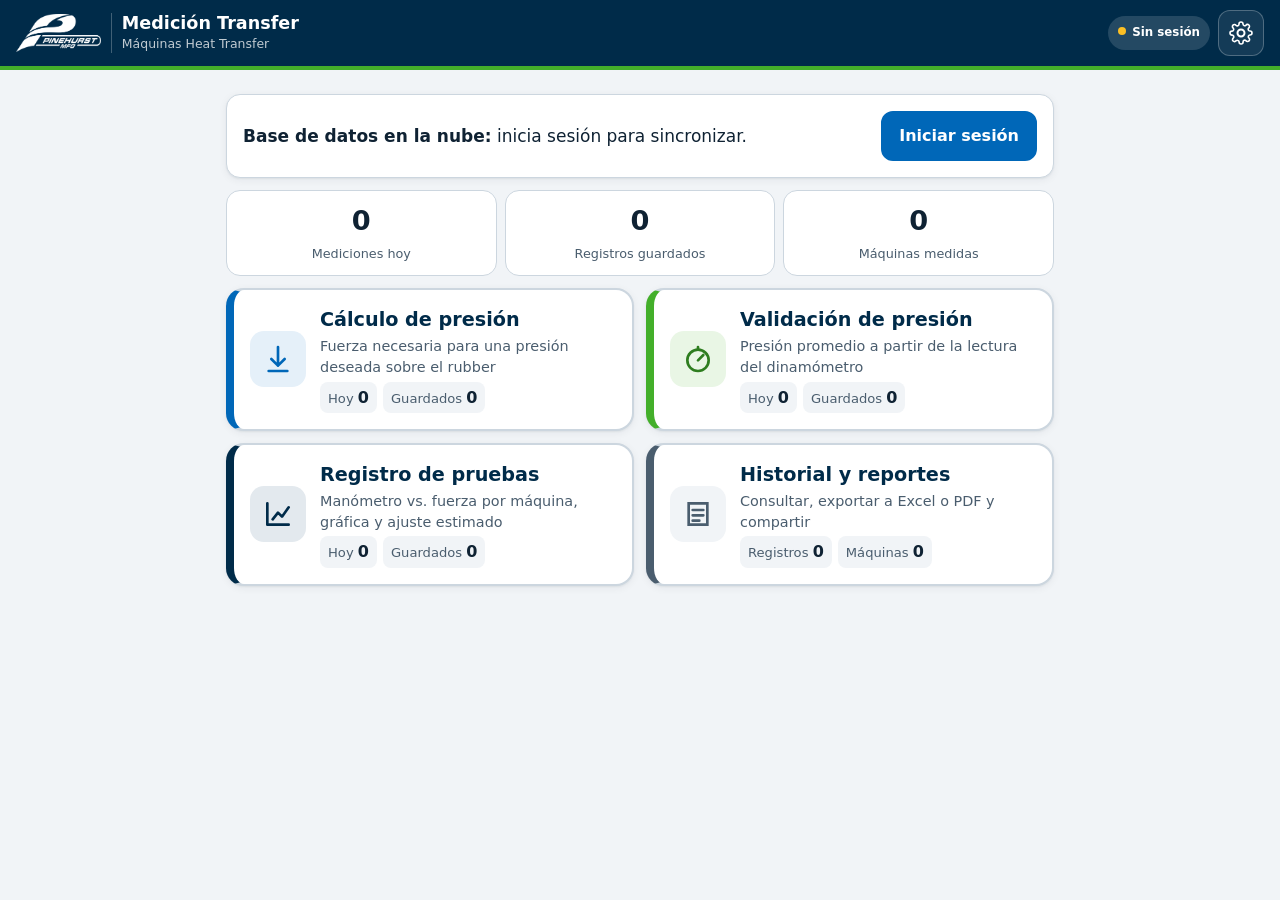
==== commit d3356dac: "Medición Transfer 2.2: logo, colores de marca y versión 2.2.0" ====
--- a/medicion-transfer/index.html
+++ b/medicion-transfer/index.html
@@ -4,7 +4,7 @@
   <meta charset="UTF-8">
   <meta name="viewport" content="width=device-width, initial-scale=1, viewport-fit=cover">
   <meta name="description" content="Cálculo, validación y registro de presión para máquinas Heat Transfer.">
-  <meta name="theme-color" content="#0f3550">
+  <meta name="theme-color" content="#002B49">
   <meta name="apple-mobile-web-app-capable" content="yes">
   <meta name="mobile-web-app-capable" content="yes">
   <meta name="apple-mobile-web-app-status-bar-style" content="black-translucent">
@@ -21,7 +21,7 @@
       <button id="btn-inicio" class="btn-icono" type="button" aria-label="Volver a la pantalla principal" hidden>
         <svg viewBox="0 0 24 24" aria-hidden="true"><path d="M15 5l-7 7 7 7" fill="none" stroke="currentColor" stroke-width="2.4" stroke-linecap="round" stroke-linejoin="round"/></svg>
       </button>
-      <svg id="logo" class="logo" viewBox="0 0 32 32" aria-hidden="true"><rect x="4" y="5" width="24" height="6" rx="1.5" fill="currentColor"/><path d="M16 12v8m-4-4 4 4 4-4" stroke="#f59e0b" stroke-width="2.6" fill="none" stroke-linecap="round" stroke-linejoin="round"/><rect x="9" y="23" width="14" height="4" rx="1" fill="currentColor" opacity=".7"/></svg>
+      <img id="logo" class="logo" src="img/logo-blanco.png" alt="Pinehurst MFG" width="85" height="38">
       <div class="titulos">
         <h1 id="titulo-app">Medición Transfer</h1>
         <p class="sub" id="subtitulo-app">Máquinas Heat Transfer</p>
@@ -382,9 +382,13 @@
   <!-- Inicio de sesión -->
   <dialog id="dlg-login" aria-labelledby="t-login">
     <form class="dlg-cuerpo" id="form-login" novalidate>
-      <h2 id="t-login">Iniciar sesión</h2>
-      <p class="ayuda">Usa el usuario que te asignó el administrador de la base de datos.</p>
-      <div class="campo">
+      <picture>
+        <source srcset="img/logo-blanco.png" media="(prefers-color-scheme: dark)">
+        <img class="logo-dlg" src="img/logo-color.png" alt="Pinehurst MFG">
+      </picture>
+      <h2 id="t-login">Conectar este teléfono</h2>
+      <p class="ayuda" id="l-ayuda">Escribe la contraseña general de planta. Solo se pide una vez en este teléfono.</p>
+      <div class="campo" id="l-email-campo">
         <label for="l-email">Correo</label>
         <input id="l-email" type="email" autocomplete="username" inputmode="email" required>
       </div>
@@ -393,8 +397,9 @@
         <input id="l-clave" type="password" autocomplete="current-password" required>
       </div>
       <p id="l-msg" class="msg" role="status"></p>
+      <button type="button" class="enlace" id="l-otro">Entrar con otro usuario (administrador)</button>
       <div class="acciones">
-        <button type="submit" class="btn btn-primario btn-grande" id="l-entrar">Entrar</button>
+        <button type="submit" class="btn btn-primario btn-grande" id="l-entrar">Conectar</button>
         <button type="button" class="btn" id="l-cancelar">Cancelar</button>
       </div>
     </form>
--- a/medicion-transfer/css/styles.css
+++ b/medicion-transfer/css/styles.css
@@ -1,18 +1,22 @@
 /* ===== Medición Transfer — estilos (mobile-first) ===== */
 :root {
-  --bg: #eef2f6;
+  /* Paleta Pinehurst MFG: Azul #0067B8 (PANTONE 2144C) · Verde #43AF2A (361C) · Navy #002B49 (7463C) */
+  --azul: #0067B8;
+  --verde: #43AF2A;
+  --navy: #002B49;
+  --bg: #f1f4f7;
   --card: #ffffff;
-  --texto: #142231;
-  --texto-2: #4b5d70;
-  --borde: #cdd7e1;
-  --primario: #0f5c8c;
+  --texto: #0f2233;
+  --texto-2: #4a5d6e;
+  --borde: #ccd6df;
+  --primario: var(--azul);
   --primario-txt: #ffffff;
-  --barra: #0f3550;
-  --foco: #f59e0b;
+  --barra: var(--navy);
+  --foco: var(--verde);
   /* Colores que distinguen las tres magnitudes */
-  --aire: #6d4bb3;      --aire-bg: #efe9fb;
-  --fuerza: #0b6bb5;    --fuerza-bg: #e3f0fb;
-  --presion: #0f7a4a;   --presion-bg: #e1f4ea;
+  --aire: var(--navy);  --aire-bg: #e3e9ee;
+  --fuerza: var(--azul); --fuerza-bg: #e5f0f9;
+  --presion: #2E7D1F;   --presion-bg: #e9f6e5;   /* verde de marca oscurecido para texto legible */
   --peligro: #b42318;   --peligro-bg: #fde7e5;
   --alerta: #8a5a00;    --alerta-bg: #fff4d6;
   --info: #24507a;      --info-bg: #e6eff8;
@@ -22,11 +26,12 @@
 }
 @media (prefers-color-scheme: dark) {
   :root {
-    --bg: #0d151d; --card: #16212c; --texto: #e7eef5; --texto-2: #a6b6c6; --borde: #2c3b4a;
-    --primario: #3b9be0; --primario-txt: #06131f; --barra: #0a1a27;
-    --aire: #b9a0f0; --aire-bg: #2b2342;
-    --fuerza: #7cc0f5; --fuerza-bg: #12304a;
-    --presion: #6fd6a2; --presion-bg: #123826;
+    --bg: #07131d; --card: #0e2030; --texto: #e8eef4; --texto-2: #a3b4c4; --borde: #24384a;
+    --primario: #4FA3E8; --primario-txt: #001a2d; --barra: #001a2d;
+    --verde: #5BC243;
+    --aire: #a9c3d8; --aire-bg: #13293b;
+    --fuerza: #4FA3E8; --fuerza-bg: #0f2a42;
+    --presion: #5BC243; --presion-bg: #12301a;
     --peligro: #ff8a80; --peligro-bg: #3d1714;
     --alerta: #ffd27a; --alerta-bg: #3a2d0c;
     --info: #9cc6ef; --info-bg: #142c43;
@@ -55,9 +60,15 @@
   display: flex; align-items: center; justify-content: space-between; gap: 8px;
   background: var(--barra); color: #fff;
   padding: calc(10px + env(safe-area-inset-top)) 16px 10px;
+  border-bottom: 4px solid var(--verde);
 }
 .barra-titulo { display: flex; align-items: center; gap: 10px; min-width: 0; }
-.logo { width: 34px; height: 34px; color: #cfe6f7; flex: none; }
+.logo { height: 38px; width: auto; flex: none; display: block; }
+.barra .titulos { border-left: 1px solid rgba(255,255,255,.25); padding-left: 10px; }
+.barra-titulo .btn-icono:not([hidden]) + .logo + .titulos { border-left: 0; padding-left: 0; }
+.logo-dlg { display: block; height: 52px; width: auto; margin: 0 auto 12px; }
+.logo-reporte { height: 46px; width: auto; display: block; margin-bottom: 8pt; }
+h2, .modulo .m-texto b { color: var(--navy); }
 .barra h1 { font-size: 1.1rem; }
 .barra .sub { margin: 0; font-size: .78rem; opacity: .75; white-space: nowrap; overflow: hidden; text-overflow: ellipsis; }
 .barra-acciones { display: flex; align-items: center; gap: 8px; }
@@ -68,7 +79,7 @@
 .btn-icono svg { width: 24px; height: 24px; }
 .pill { font-size: .74rem; padding: 6px 10px; border-radius: 999px; background: rgba(255,255,255,.14); color: #fff; border: 0; white-space: nowrap; cursor: pointer; font-weight: 600; min-height: 34px; }
 .pill::before { content: ""; display: inline-block; width: 8px; height: 8px; border-radius: 50%; background: #9ca3af; margin-right: 6px; vertical-align: 1px; }
-.pill.ok::before { background: #34d399; }
+.pill.ok::before { background: #5BC243; }
 .pill.pend::before, .pill.sync::before { background: #fbbf24; }
 .pill.err::before { background: #f87171; }
 
@@ -86,7 +97,7 @@
 .campo { margin-bottom: 12px; min-width: 0; }
 .campo label { display: block; font-weight: 600; margin-bottom: 6px; font-size: .95rem; }
 .u { display: inline-block; background: var(--bg); border: 1px solid var(--borde); border-radius: 6px; padding: 0 6px; font-size: .8rem; font-weight: 700; color: var(--texto-2); }
-input[type="text"], input[type="date"], input[type="search"], select, textarea {
+input[type="text"], input[type="date"], input[type="search"], input[type="email"], input[type="password"], select, textarea {
   width: 100%; min-height: 54px; padding: 12px 14px; font-size: 1.15rem;
   border: 2px solid var(--borde); border-radius: 12px; background: var(--card);
   appearance: none; -webkit-appearance: none;
@@ -141,7 +152,7 @@
 .res.principal .val { font-size: 2.3rem; }
 .res.fuerza { border-left-color: var(--fuerza); background: var(--fuerza-bg); }
 .res.fuerza .val, .res.fuerza .uni { color: var(--fuerza); }
-.res.presion { border-left-color: var(--presion); background: var(--presion-bg); }
+.res.presion { border-left-color: var(--verde); background: var(--presion-bg); }
 .res.presion .val, .res.presion .uni { color: var(--presion); }
 .res.aire { border-left-color: var(--aire); background: var(--aire-bg); }
 .res.aire .val, .res.aire .uni { color: var(--aire); }
@@ -273,7 +284,7 @@
 .m-stats b { color: var(--texto); font-size: 1rem; font-variant-numeric: tabular-nums; }
 .m-stats .pend b { color: var(--alerta); }
 .m-calculo { border-left-color: var(--fuerza); } .m-calculo .m-icono { background: var(--fuerza-bg); color: var(--fuerza); }
-.m-validacion { border-left-color: var(--presion); } .m-validacion .m-icono { background: var(--presion-bg); color: var(--presion); }
+.m-validacion { border-left-color: var(--verde); } .m-validacion .m-icono { background: var(--presion-bg); color: var(--presion); }
 .m-pruebas { border-left-color: var(--aire); } .m-pruebas .m-icono { background: var(--aire-bg); color: var(--aire); }
 .m-historial { border-left-color: var(--texto-2); } .m-historial .m-icono { background: var(--bg); color: var(--texto-2); }
 .resumen-total { display: grid; grid-template-columns: repeat(3, 1fr); gap: 8px; }
@@ -286,7 +297,7 @@
 
 /* Selector de máquina */
 .maq-sel { background: var(--bg); border: 2px solid var(--borde); border-radius: 14px; padding: 12px; margin-bottom: 14px; }
-.maq-sel.elegida { border-color: var(--presion); }
+.maq-sel.elegida { border-color: var(--verde); }
 .maq-sel.invalido { border-color: var(--peligro); }
 .maq-fila { display: grid; grid-template-columns: 1fr auto; gap: 8px; }
 .maq-fila .btn { min-height: 54px; gap: 6px; }
@@ -307,4 +318,8 @@
 .segmentos button[aria-selected="true"] { background: var(--primario); color: var(--primario-txt); }
 .avanzado { margin: 14px 0; }
 .avanzado summary { cursor: pointer; font-weight: 600; padding: 8px 0; }
+.enlace { background: none; border: 0; padding: 6px 0; color: var(--primario); text-decoration: underline; cursor: pointer; font-size: .92rem; }
+@media (prefers-color-scheme: dark) {
+  h2, .modulo .m-texto b { color: var(--texto); }
+}
 .etq-pend { display: inline-block; font-size: .72rem; font-weight: 700; color: var(--alerta); background: var(--alerta-bg); border-radius: 6px; padding: 1px 6px; margin-left: 6px; }
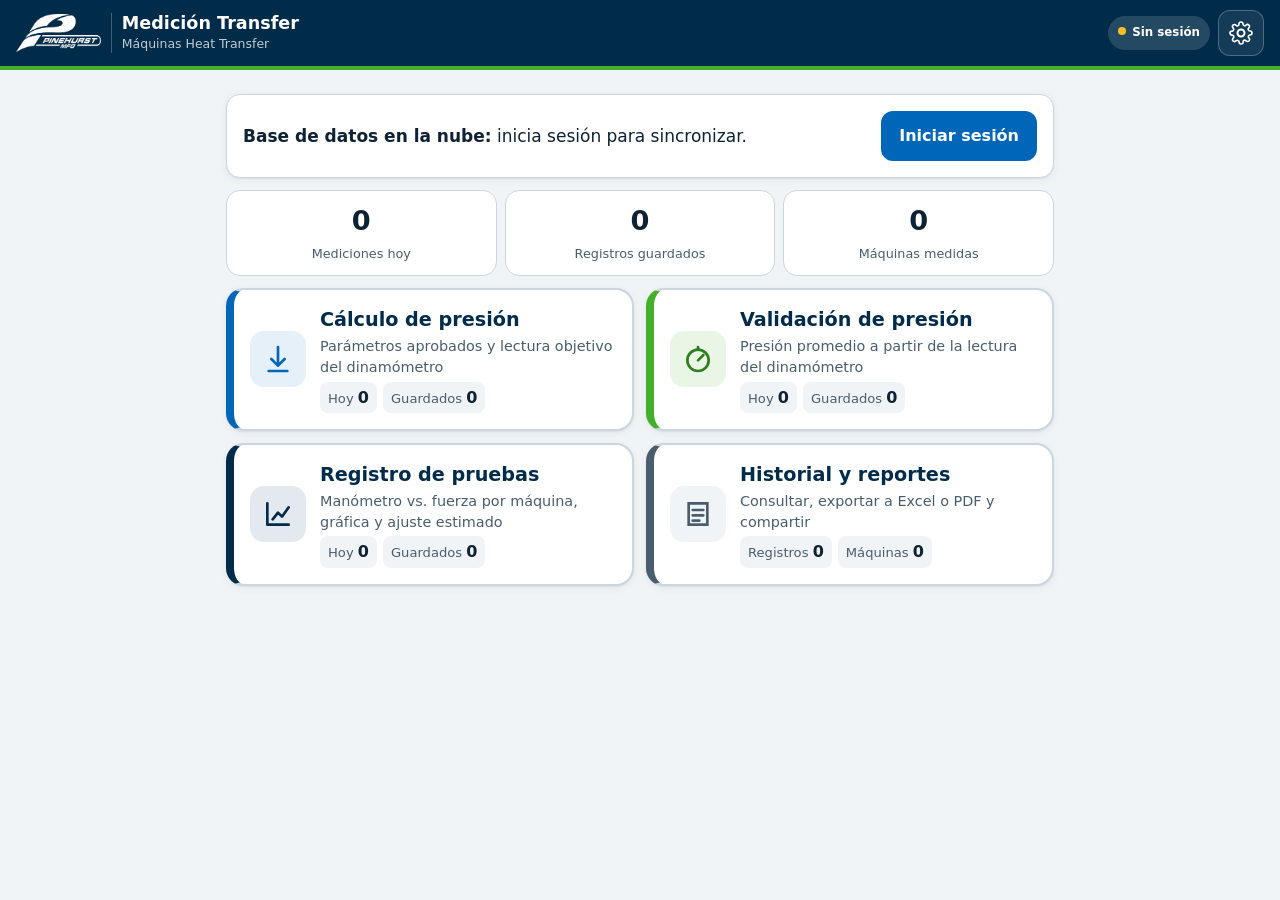
==== commit 5c016648: "Medición Transfer 3.0.0: pantalla guiada, catálogo y versión del service worker" ====
--- a/medicion-transfer/index.html
+++ b/medicion-transfer/index.html
@@ -47,7 +47,7 @@
       <div class="modulos">
         <button type="button" class="modulo m-calculo" data-ir="vista-calculo">
           <span class="m-icono"><svg viewBox="0 0 24 24" aria-hidden="true"><path d="M12 3v14m-5-5 5 5 5-5M5 21h14" fill="none" stroke="currentColor" stroke-width="2" stroke-linecap="round" stroke-linejoin="round"/></svg></span>
-          <span class="m-texto"><b>Cálculo de presión</b><small>Fuerza necesaria para una presión deseada sobre el rubber</small></span>
+          <span class="m-texto"><b>Cálculo de presión</b><small>Parámetros aprobados y lectura objetivo del dinamómetro</small></span>
           <span class="m-stats" data-stats="calculo_presion"></span>
         </button>
         <button type="button" class="modulo m-validacion" data-ir="vista-validacion">
@@ -65,38 +65,62 @@
           <span class="m-texto"><b>Historial y reportes</b><small>Consultar, exportar a Excel o PDF y compartir</small></span>
           <span class="m-stats" data-stats="historial"></span>
         </button>
+        <button type="button" class="modulo m-catalogo" data-ir="vista-catalogo" id="btn-catalogo" hidden>
+          <span class="m-icono"><svg viewBox="0 0 24 24" aria-hidden="true"><path d="M4 6h16M4 12h16M4 18h10M18 16l2 2 3-4" fill="none" stroke="currentColor" stroke-width="2" stroke-linecap="round" stroke-linejoin="round"/></svg></span>
+          <span class="m-texto"><b>Catálogo de parámetros</b><small>Administrador: clientes, referencias, rubbers, parámetros e importación</small></span>
+          <span class="m-stats" data-stats="catalogo"></span>
+        </button>
       </div>
     </section>
 
-    <!-- ================= 1. CÁLCULO DE PRESIÓN ================= -->
+    <!-- ================= 1. CÁLCULO DE PRESIÓN (guiado por el catálogo) ================= -->
     <section id="vista-calculo" class="vista" hidden aria-labelledby="t-calculo">
       <h2 id="t-calculo">Cálculo de presión</h2>
-      <p class="ayuda">Ingresa el tamaño del rubber y la <span class="tag tag-presion">presión deseada sobre el rubber</span>. Se calcula la <span class="tag tag-fuerza">fuerza</span> que debería indicar el dinamómetro.</p>
+      <p class="ayuda">Elige la combinación. Se muestran los parámetros aprobados y la <span class="tag tag-fuerza">lectura objetivo del dinamómetro</span>.</p>
+      <div id="cp-cat-aviso"></div>
 
       <div class="card">
         <div data-maquina="cp"></div>
-        <div class="fila-2">
-          <div class="campo">
-            <label for="cp-largo">Largo del rubber <span class="u">cm</span></label>
-            <input id="cp-largo" type="text" inputmode="decimal" autocomplete="off" data-req="pos" placeholder="Ej. 4.5">
-            <p class="error"></p>
-          </div>
-          <div class="campo">
-            <label for="cp-ancho">Ancho del rubber <span class="u">cm</span></label>
-            <input id="cp-ancho" type="text" inputmode="decimal" autocomplete="off" data-req="pos" placeholder="Ej. 1.1">
-            <p class="error"></p>
-          </div>
-        </div>
-        <div class="campo">
-          <label for="cp-psi">Presión deseada sobre el rubber <span class="u">psi</span></label>
-          <input id="cp-psi" type="text" inputmode="decimal" autocomplete="off" data-req="pos" placeholder="Ej. 40">
-          <p class="error"></p>
-        </div>
-      </div>
-
-      <div class="card resultados" aria-live="polite">
-        <h3>Resultados</h3>
-        <div id="cp-resultados"></div>
+      </div>
+
+      <div class="card paso" id="cp-paso-cliente">
+        <div class="campo">
+          <label for="cp-cliente">Cliente</label>
+          <select id="cp-cliente"></select>
+        </div>
+      </div>
+
+      <div class="card paso" id="cp-paso-ref" hidden>
+        <div class="paso-cab"><h3>Referencia del accesorio</h3><button type="button" class="enlace" data-cambiar="ref" hidden>Cambiar</button></div>
+        <div id="cp-refs" class="opciones"></div>
+      </div>
+
+      <div class="card paso" id="cp-paso-tela" hidden>
+        <div class="paso-cab"><h3>Tipo de tela</h3><button type="button" class="enlace" data-cambiar="tela" hidden>Cambiar</button></div>
+        <div id="cp-telas" class="opciones"></div>
+      </div>
+
+      <div class="card paso" id="cp-paso-rubber" hidden>
+        <div class="paso-cab"><h3>Rubber o molde</h3><button type="button" class="enlace" data-cambiar="rubber" hidden>Cambiar</button></div>
+        <div id="cp-rubbers" class="opciones"></div>
+      </div>
+
+      <div class="card resultados" id="cp-paso-res" hidden aria-live="polite">
+        <div id="cp-objetivo"></div>
+        <h3>Parámetros</h3>
+        <div id="cp-parametros"></div>
+        <details class="ayuda-mas">
+          <summary>¿Cómo se calcula y cuándo es válido?</summary>
+          <ul>
+            <li>Se usa el valor <b>máximo</b> del rango de presión aprobado (20–30 psi → 30 psi). Un valor único se usa tal cual.</li>
+            <li>Solo se calcula si el catálogo indica que es <b>presión de contacto sobre el rubber</b>. Si es presión del aire del manómetro o está pendiente de confirmar, no hay lectura objetivo.</li>
+            <li>Área (cm²) = largo × ancho · Área (in²) = cm² ÷ 6.4516</li>
+            <li>Fuerza (lbf) = presión objetivo (psi) × área (in²) · kgf = lbf ÷ 2.20462262185 · N = lbf × 4.44822161526</li>
+            <li>Es válido solo si el dinamómetro mide <b>toda</b> la fuerza que pasa por el área efectiva del rubber.</li>
+            <li>La temperatura y el tiempo son instrucciones de aplicación; no intervienen en el cálculo.</li>
+            <li>Un cálculo correcto no valida la medición física: compruébala en Validación de presión.</li>
+          </ul>
+        </details>
         <div id="cp-capacidad"></div>
         <div class="campo">
           <label for="cp-obs">Observaciones <span class="opcional">(opcional)</span></label>
@@ -104,12 +128,12 @@
         </div>
         <div class="acciones">
           <button type="button" class="btn btn-primario btn-grande" id="cp-guardar">Guardar registro</button>
-          <button type="button" class="btn" id="cp-compartir">Compartir resultado</button>
+          <button type="button" class="btn" id="cp-a-validacion">Pasar a validación</button>
+          <button type="button" class="btn" id="cp-a-pruebas">Pasar a registro de pruebas</button>
+          <button type="button" class="btn" id="cp-compartir">Compartir</button>
         </div>
         <p id="cp-msg" class="msg" role="status"></p>
       </div>
-
-      <div class="avisos" data-avisos></div>
     </section>
 
     <!-- ================= 2. VALIDACIÓN DE PRESIÓN ================= -->
@@ -117,6 +141,7 @@
       <h2 id="t-validacion">Validación de presión</h2>
       <p class="ayuda">Ingresa la <span class="tag tag-fuerza">fuerza estable del dinamómetro</span> para estimar la <span class="tag tag-presion">presión promedio sobre el rubber</span>. Esto no es la presión del aire del manómetro.</p>
 
+      <div id="vp-contexto"></div>
       <div class="card">
         <div data-maquina="vp"></div>
         <div class="fila-2">
@@ -199,6 +224,7 @@
 
       <form class="card" id="form-pruebas" novalidate>
         <h3 id="rp-titulo">Nueva prueba</h3>
+        <div id="rp-contexto"></div>
         <div data-maquina="rp"></div>
         <div class="fila-2">
           <div class="campo">
@@ -355,6 +381,24 @@
           <label class="btn" for="h-importar" tabindex="0">Importar respaldo</label>
           <input type="file" id="h-importar" accept=".json,application/json" hidden>
         </div>
+      </div>
+    </section>
+    <!-- ================= 5. CATÁLOGO (solo administrador) ================= -->
+    <section id="vista-catalogo" class="vista" hidden aria-labelledby="t-catalogo">
+      <h2 id="t-catalogo">Catálogo de parámetros</h2>
+      <div id="ad-estado"></div>
+      <div id="ad-contenido">
+        <div class="segmentos segmentos-scroll" role="tablist" aria-label="Sección del catálogo" id="ad-tabs">
+          <button type="button" role="tab" data-tab="cat_configuraciones">Parámetros</button>
+          <button type="button" role="tab" data-tab="cat_accesorios">Referencias</button>
+          <button type="button" role="tab" data-tab="cat_rubbers">Rubbers</button>
+          <button type="button" role="tab" data-tab="cat_clientes">Clientes</button>
+          <button type="button" role="tab" data-tab="cat_proveedores">Proveedores</button>
+          <button type="button" role="tab" data-tab="cat_telas">Telas</button>
+          <button type="button" role="tab" data-tab="importar">Importar Excel</button>
+          <button type="button" role="tab" data-tab="historial">Cambios</button>
+        </div>
+        <div id="ad-panel"></div>
       </div>
     </section>
   </main>
@@ -463,6 +507,23 @@
     </form>
   </dialog>
 
+  <!-- Formulario del catálogo (administrador) -->
+  <dialog id="dlg-cat" aria-labelledby="t-cat">
+    <form class="dlg-cuerpo" id="form-cat" novalidate>
+      <h2 id="t-cat">Editar</h2>
+      <div id="cat-campos"></div>
+      <p id="cat-msg" class="msg" role="status"></p>
+      <div class="acciones">
+        <button type="submit" class="btn btn-primario btn-grande" id="cat-guardar">Guardar</button>
+        <button type="button" class="btn" id="cat-cancelar">Cancelar</button>
+      </div>
+      <details class="ayuda-mas" id="cat-historial-box" hidden>
+        <summary>Historial de cambios de este elemento</summary>
+        <div id="cat-historial"></div>
+      </details>
+    </form>
+  </dialog>
+
   <div id="toast" class="toast" role="status" aria-live="polite" hidden></div>
 
   <noscript><p class="aviso aviso-peligro">Esta aplicación necesita JavaScript activado.</p></noscript>
@@ -473,5 +534,7 @@
   <script src="js/xlsx-mini.js"></script>
   <script src="js/db.js"></script>
   <script src="js/app.js"></script>
+  <script src="js/importar-excel.js"></script>
+  <script src="js/admin.js"></script>
 </body>
 </html>
--- a/medicion-transfer/css/styles.css
+++ b/medicion-transfer/css/styles.css
@@ -159,6 +159,9 @@
 .res.area { border-left-color: var(--texto-2); }
 .vacio { color: var(--texto-2); font-style: italic; padding: 8px 0; }
 .preview { margin: 4px 0 14px; }
+.formula { background: var(--bg); border: 1px dashed var(--borde); border-radius: 12px; padding: 10px 12px; margin: 4px 0 12px; font-size: .95rem; font-variant-numeric: tabular-nums; word-break: break-word; }
+.formula .formula-tit { display: block; font-size: .78rem; text-transform: uppercase; letter-spacing: .04em; color: var(--texto-2); font-weight: 700; margin-bottom: 2px; }
+.formula b { color: var(--presion); }
 
 /* ----- Avisos ----- */
 .aviso { border-radius: 12px; padding: 12px 14px; margin: 10px 0; font-size: .95rem; border-left: 6px solid; }
